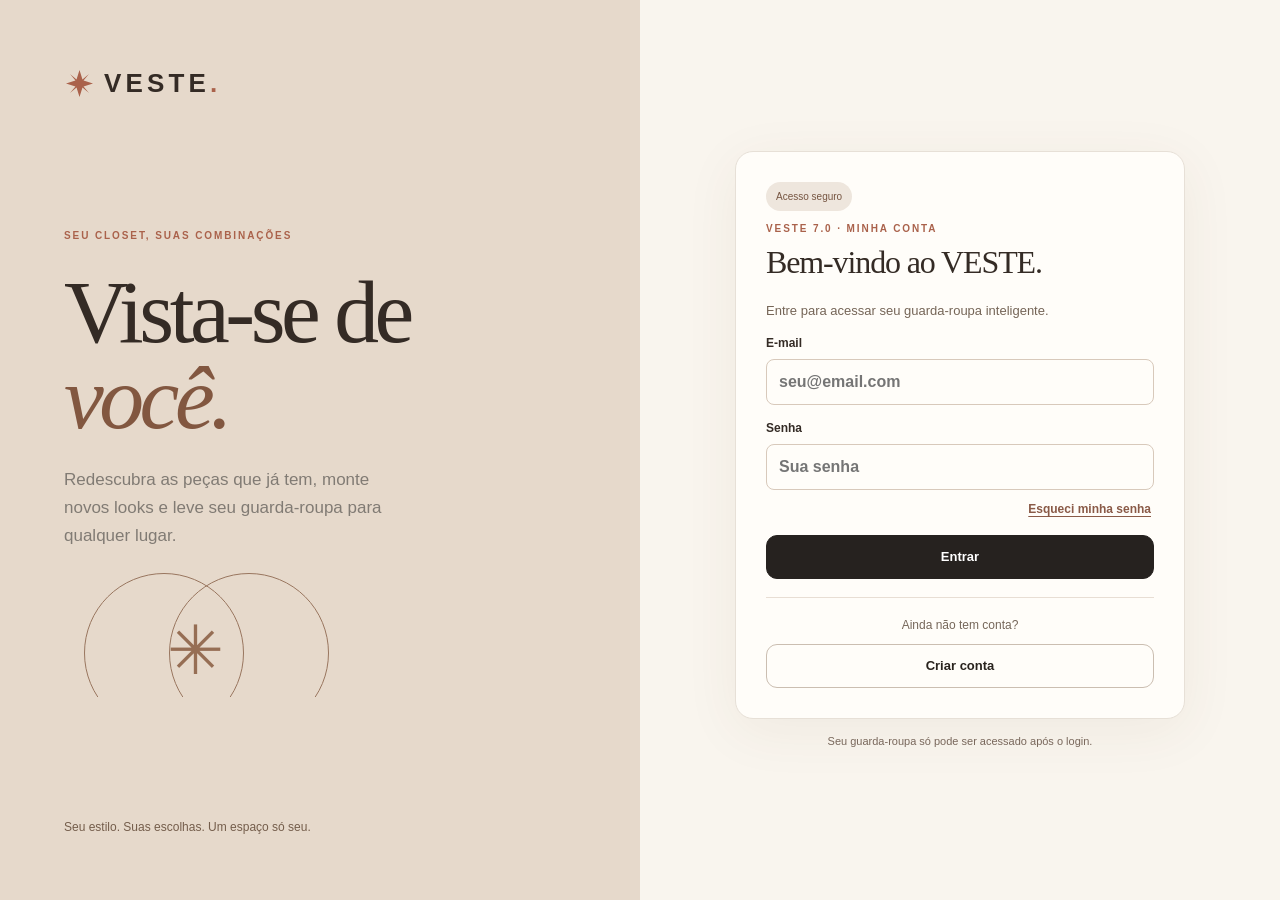
==== index.html @ eb544d30 "VESTE 7.0.2: remove emoji icons from AI features" ====
<!doctype html>
<html lang="pt-BR" class="auth-locked">
<head>
  <meta charset="utf-8">
  <meta name="viewport" content="width=device-width, initial-scale=1, viewport-fit=cover">
  <meta name="theme-color" content="#f7f4ef">
  <meta name="description" content="Seu guarda-roupa digital: organize suas roupas e crie looks com o que você já tem.">
  <link rel="manifest" href="./manifest.webmanifest">
  <link rel="icon" type="image/png" href="./icon-192.png">
  <link rel="apple-touch-icon" href="./icon-192.png">
  <link rel="stylesheet" href="./styles.css">
  <link rel="stylesheet" href="./extra.css">
  <title>VESTE 7.0 — Seu guarda-roupa inteligente</title>
<style>.auth-locked .app-shell,.auth-locked .mobile-nav,.auth-locked dialog{display:none!important}.auth-landing[hidden]{display:none!important}html:not(.auth-locked) .auth-landing{display:none!important}</style>
</head>
<body>
  <main id="authLanding" class="auth-landing" aria-label="Acesso ao VESTE"><section class="auth-showcase"><div class="brand"><span class="brand-mark">✳</span><span>VESTE<span class="brand-dot">.</span></span></div><div class="auth-art"><span class="eyebrow">SEU CLOSET, SUAS COMBINAÇÕES</span><h1>Vista-se de <em>você.</em></h1><p>Redescubra as peças que já tem, monte novos looks e leve seu guarda-roupa para qualquer lugar.</p><div class="auth-art-lines" aria-hidden="true"><span></span><span></span><span>✳</span></div></div><small>Seu estilo. Suas escolhas. Um espaço só seu.</small></section><section class="auth-access"><div id="authMount"><p class="auth-loading" role="status">Carregando acesso seguro…</p></div><noscript>Ative o JavaScript para acessar o VESTE.</noscript><small>Seu guarda-roupa só pode ser acessado após o login.</small></section></main>
  <div id="toast" class="toast" role="status" aria-live="polite"></div>
  <div class="app-shell">
    <aside class="sidebar">
      <div class="brand"><span class="brand-mark">✳</span><span>VESTE<span class="brand-dot">.</span></span></div>
      <p class="sidebar-caption">Seu estilo, suas peças.</p>
      <div class="nav-label">SEU ESPAÇO</div>
      <nav class="nav-list" aria-label="Navegação principal">
        <button class="nav-btn active" data-route="home"><span class="nav-icon">⌂</span> Hoje</button>
        <button class="nav-btn" data-route="closet"><span class="nav-icon">▦</span> Meu closet</button>
        <button class="nav-btn" data-route="looks"><span class="nav-icon">✦</span> Looks</button>
        <button class="nav-btn" data-route="week"><span class="nav-icon">▤</span> Planejar</button>
        <button class="nav-btn" data-route="style"><span class="nav-icon">♡</span> Perfil</button>
      </nav>
      <div class="sidebar-bottom"><span class="little-dot"></span> Seu closet local ou sincronizado por conta.<br><span class="small-muted">Gerencie sua conta em Início.</span></div>
    </aside>

    <div class="main-area">
      <header class="topbar">
        <div class="mobile-brand"><span class="brand-mark">✳</span> VESTE<span class="brand-dot">.</span></div>
        <div class="topbar-label" id="topbarTitle">SEU ESPAÇO</div>
        <div class="topbar-actions"><button class="topbar-profile" type="button" data-route="style" aria-label="Abrir perfil">♡ Perfil</button><button class="add-inline" type="button" data-action="add">+ Adicionar peça</button></div>
      </header>
      <main class="main-content">
        <section id="view-home" class="view active" aria-labelledby="homeTitle">
          <div class="home-hero">
            <div class="hero-copy">
              <div class="eyebrow"><span class="sparkle">✦</span> SEU CLOSET, REDESCOBERTO</div>
              <h1 id="homeTitle">Mais looks.<br><em>As mesmas peças.</em></h1>
              <p>Seu guarda-roupa pode render muito mais. Cadastre suas roupas, defina seu gosto e descubra combinações que fazem sentido para você.</p>
              <div class="hero-actions">
                <button class="btn btn-dark" data-route="looks">Criar um look <span aria-hidden="true">↗</span></button>
                <button class="btn btn-outline" data-action="add">Adicionar roupa</button>
              </div>
            </div>
            <div class="hero-art" aria-hidden="true"><div class="arc arc-one"></div><div class="arc arc-two"></div><div class="art-card card-back"><span>COMBINE</span><div class="art-circle"></div></div><div class="art-card card-front"><span>SEU ESTILO.</span><div class="art-line"></div><span class="art-star">✳</span></div></div>
          </div>
          <div class="stats-strip">
            <div><span class="stat-num" id="statPieces">0</span><span class="stat-label">peças no closet</span></div>
            <div><span class="stat-num" id="statFavorites">0</span><span class="stat-label">looks favoritos</span></div>
            <div><span class="stat-num" id="statWorn">0</span><span class="stat-label">looks usados</span></div>
          </div>
          <div class="today-panel" id="todayPanel">
            <div class="today-top"><div><div class="eyebrow">BOM DIA, SEU CLOSET</div><h2>O que vestir hoje?</h2><p>Uma sugestão com suas peças e o clima da sua cidade.</p></div><div class="today-weather" id="todayWeather">Previsão ainda não consultada</div></div>
            <div class="today-controls"><label class="city-label">Sua cidade <input id="weatherCity" value="Rio de Janeiro" placeholder="Ex.: Rio de Janeiro" autocomplete="address-level2"></label><button class="btn btn-outline" id="getForecast">↻ Ver previsão</button><button class="btn btn-dark" id="todayGenerate">✦ Montar look de hoje</button></div>
            <div id="todayLook" class="today-result"></div><p class="subnote">Previsão online mediante consulta. Você pode continuar usando o app sem clima automático.</p>
          </div>
          <div class="section-heading v7-story-heading"><div><div class="eyebrow subtle">COMO O VESTE FUNCIONA</div><h2>Do seu closet para decisões melhores.</h2><p>Você não precisa descobrir o app sozinho. Siga este caminho e o VESTE fica mais útil a cada etapa.</p></div></div>
          <div class="steps-grid v7-story" id="v7Story">
            <button class="step-card" data-action="add"><div class="step-icon">01 <span>↗</span></div><h3>Monte seu closet</h3><p>Adicione suas roupas por foto. Comece com parte de cima, parte de baixo e calçado.</p></button>
            <button class="step-card" data-route="style"><div class="step-icon">02 <span>↗</span></div><h3>Conte seu estilo</h3><p>Avalie referências visuais e ajuste preferências para o app entender o que faz sentido para você.</p></button>
            <button class="step-card" data-route="looks"><div class="step-icon">03 <span>↗</span></div><h3>Monte looks</h3><p>Escolha a ocasião, fixe uma peça se quiser e receba combinações com o que você já possui.</p></button>
            <button class="step-card" data-route="week"><div class="step-icon">04 <span>↗</span></div><h3>Planeje</h3><p>Organize a semana, acompanhe o uso do closet e monte malas sem esquecer o que você já tem.</p></button>
            <button class="step-card" data-route="discover"><div class="step-icon">05 <span>↗</span></div><h3>Descubra com intenção</h3><p>Explore peças novas comparando com seu estilo e com as lacunas reais do seu guarda-roupa.</p></button>
          </div>
          <div id="recentFavorites" class="recent-favorites"></div>
        </section>

        <section id="view-closet" class="view" aria-labelledby="closetTitle">
          <div class="page-heading"><div><div class="eyebrow">SUAS PEÇAS, ORGANIZADAS</div><h1 id="closetTitle">Meu closet<span class="period">.</span></h1><p>Cada peça cadastrada aumenta as possibilidades de combinação.</p></div><button class="btn btn-dark" data-action="add">+ Nova peça</button></div>
          <div class="closet-tools"><label class="search-wrap"><span>⌕</span><input id="closetSearch" type="search" placeholder="Buscar uma peça..." aria-label="Buscar uma peça"></label><select id="closetGroup" aria-label="Filtrar categoria"><option value="all">Todas as categorias</option><option value="top">Parte de cima</option><option value="bottom">Parte de baixo</option><option value="layer">Terceira peça</option><option value="shoes">Calçados</option><option value="accessory">Acessórios</option><option value="onepiece">Peça única</option></select></div>
          <div class="closet-summary" id="closetSummary"></div>
          <div class="forgotten-panel" id="forgottenPanel"></div><div id="closetGrid" class="closet-grid"></div>
        </section>

        <section id="view-looks" class="view" aria-labelledby="looksTitle">
          <div class="page-heading"><div><div class="eyebrow">UM LOOK PARA CADA MOMENTO</div><h1 id="looksTitle">Vamos combinar<span class="period">.</span></h1><p>Escolha a ocasião. O VESTE monta sugestões com as suas próprias peças.</p></div></div>
          <div class="look-config"><div class="config-item"><label for="occasion">Para onde você vai?</label><select id="occasion"><option value="trabalho">Trabalho</option><option value="casual">Dia a dia</option><option value="evento">Evento / ocasião especial</option><option value="noite">Sair à noite</option><option value="esporte">Esporte / atividade</option></select></div><div class="config-item"><label for="weather">Como está o tempo?</label><select id="weather"><option value="ameno">Ameno</option><option value="quente">Quente</option><option value="frio">Frio</option></select></div><button class="btn btn-dark generate-btn" id="generateBtn">✦ Gerar looks</button></div>
          <div class="look-intro" id="lookIntro"><span class="eyebrow subtle">ESCOLHIDOS PARA VOCÊ</span><span id="lookCountCaption">Sugestões com o que você já tem</span></div>
          <div id="looksGrid" class="looks-grid"></div>
          <div id="lookGuidance" class="look-guidance"></div><div class="ai-rank-box"><div><strong>Consultoria de estilo com IA</strong><p>Com a chave conectada, a IA compara as combinações geradas usando os dados cadastrados das peças e seu perfil.</p></div><button class="btn btn-outline" id="aiReviewLooks">Analisar looks com IA</button><div id="aiLookAdvice" class="ai-look-advice" aria-live="polite"></div></div>
        </section>

        <section id="view-week" class="view" aria-labelledby="weekTitle">
          <div class="page-heading"><div><div class="eyebrow">ORGANIZE ANTES DE PRECISAR</div><h1 id="weekTitle">Planejar<span class="period">.</span></h1><p>Semana, histórico de uso e mala em um só lugar. Planeje com o que você já tem.</p></div></div>
          <div class="week-config"><label>Segunda a sexta <select id="weekdayOccasion"><option value="trabalho">Trabalho</option><option value="casual">Dia a dia</option><option value="evento">Evento</option><option value="noite">Sair à noite</option><option value="esporte">Esporte</option></select></label><label>Sábado e domingo <select id="weekendOccasion"><option value="casual">Dia a dia</option><option value="trabalho">Trabalho</option><option value="evento">Evento</option><option value="noite">Sair à noite</option><option value="esporte">Esporte</option></select></label><button class="btn btn-dark" id="generateWeek">✦ Planejar 7 dias</button></div>
          <p class="week-hint" id="weekHint">O planejamento considera disponibilidade, estilo, repetição e previsão do tempo quando consultada.</p>
          <div class="week-grid" id="weekGrid"></div>
        </section>
        <section id="view-style" class="view" aria-labelledby="styleTitle">
          <div class="page-heading"><div><div class="eyebrow">O VESTE APRENDE COM VOCÊ</div><h1 id="styleTitle">Seu perfil<span class="period">.</span></h1><p>Defina seu gosto, preferências e regras pessoais. Configurações técnicas ficam separadas do uso cotidiano.</p></div></div>
          <div class="settings-layout"><div class="settings-main"><div class="panel"><div class="panel-heading"><div class="eyebrow subtle">01 / SEU PERFIL</div><h2>Como você gosta de se vestir?</h2><p>Você pode marcar mais de um estilo.</p></div><div class="style-options" id="styleOptions"></div><button class="btn btn-dark" id="savePrefs">Salvar preferências</button></div>
          <div class="panel"><div class="panel-heading"><div class="eyebrow subtle">02 / SEU FEEDBACK</div><h2>O app aprende com você</h2><p>Use “Amei” e “Não usaria” nos looks gerados. As próximas sugestões levam isso em conta.</p></div><div class="feedback-stats" id="feedbackStats"></div><button class="text-button" id="resetFeedback">Limpar feedback de looks</button></div></div>
          <div class="settings-side"><div class="panel"><div class="panel-heading"><div class="eyebrow subtle">03 / REGRAS PESSOAIS</div><h2>Suas escolhas</h2><p>Defina o que o VESTE deve evitar ou priorizar.</p></div>
            <label class="switch-line"><input type="checkbox" id="preferAccessories" checked> Sugerir acessórios nos looks</label>
            <label class="field-label">Evitar repetir peças por <select id="repeatDays"><option value="0">Sem restrição</option><option value="2">2 dias</option><option value="3">3 dias</option><option value="7">7 dias</option></select></label>
            <div class="bad-pairs"><strong>Cores que você não quer combinar</strong><div class="bad-pair-input"><select id="avoidColorA" aria-label="Primeira cor"></select><select id="avoidColorB" aria-label="Segunda cor"></select><button id="addAvoidPair" class="btn btn-outline">Adicionar</button></div><div id="avoidPairsList"></div></div>
            <button class="btn btn-dark" id="saveAdvanced">Salvar regras</button>
          </div><div class="panel"><div class="panel-heading"><div class="eyebrow subtle">04 / RECURSOS DE IA</div><h2>Ativar recursos de IA</h2><p>Algumas funções usam o Google Gemini para analisar fotos, revisar looks e ajudar na consultoria. A ativação é opcional.</p></div><div class="v7-ai-onboarding"><strong>Como ativar</strong><ol><li>Toque em “Criar chave no Google AI Studio”.</li><li>Entre com sua conta Google e gere uma chave da API Gemini.</li><li>Volte ao VESTE, cole a chave abaixo e toque em “Conectar”.</li></ol><p><strong>Sem custo adicional no VESTE.</strong> O Google oferece uma faixa gratuita para o Gemini.</p></div>
            <label class="field-label">Chave de API <input type="password" id="aiKey" placeholder="Cole sua chave aqui" autocomplete="off" spellcheck="false"></label><label class="field-label">Modelo <input type="text" id="aiModel" value="gemini-3.6-flash" autocomplete="off" spellcheck="false"></label>
            <label class="switch-line"><input type="checkbox" id="aiAutoAnalyze" checked> Analisar automaticamente novas fotos</label>
            <label class="switch-line"><input type="checkbox" id="aiRemember"> Lembrar chave neste dispositivo</label><button class="btn btn-dark" id="connectAI">Conectar IA</button><button class="text-button" id="disconnectAI">Desconectar e esquecer chave</button><div class="ai-status" id="aiStatus" aria-live="polite">IA desativada. O VESTE continua funcionando normalmente sem ela.</div>
            <p class="note">Sem marcar a opção, a chave fica apenas na sessão. Ao marcar, é gravada de forma criptografada no navegador, separada por conta, inclusive após sair e entrar novamente. Não é enviada ao Supabase, não entra no backup e não sincroniza com outros aparelhos. Isso não protege contra scripts maliciosos ou acesso ao dispositivo. Use apenas em aparelhos de confiança. Fotos analisadas são enviadas ao Google. O VESTE não cobra nada a mais por isso; a chave segue os limites e condições da sua conta Google.</p>
            <a class="simple-link" href="https://aistudio.google.com/apikey" target="_blank" rel="noopener noreferrer">Criar chave no Google AI Studio ↗</a>
          </div><div class="panel"><div class="panel-heading"><div class="eyebrow subtle">03 / SEUS FAVORITOS</div><h2>Looks salvos</h2></div><div id="favoritesList"></div></div></div></div></div>
        </section>
      </main>
    </div>
  </div>
  <nav class="mobile-nav" aria-label="Navegação móvel"><button data-route="home" class="active"><span>⌂</span>Hoje</button><button data-route="closet"><span>▦</span>Closet</button><button data-route="looks"><span>✦</span>Looks</button><button data-route="week"><span>▤</span>Planejar</button></nav>

  <dialog id="pieceDialog" class="piece-dialog"><form id="pieceForm" class="piece-form"><div class="dialog-header"><div><div class="eyebrow">NO SEU CLOSET</div><h2 id="dialogTitle">Adicionar peça</h2></div><button type="button" class="close-dialog" id="closeDialog" aria-label="Fechar">×</button></div>
    <div class="form-body"><label class="photo-uploader" for="piecePhoto" id="photoArea"><img id="photoPreview" alt="Prévia da roupa" hidden><span id="photoPlaceholder"><span class="upload-symbol">＋</span><strong>Toque para fotografar ou selecionar</strong><small>JPG, PNG, HEIC (quando suportado)</small></span><input id="piecePhoto" type="file" accept="image/*"></label><span class="hint">Dica: fotografe a peça inteira com fundo neutro e boa luz.</span>
    <div class="ai-photo-controls"><button type="button" id="analyzePhoto" class="btn btn-outline">Identificar peça com IA</button><span class="ai-photo-hint" id="aiPhotoHint">Opcional. Revise as sugestões antes de salvar.</span></div>
    <div class="form-line"><label for="pieceName">Nome da peça <span class="required">*</span></label><input id="pieceName" type="text" maxlength="70" placeholder="Ex.: blazer caramelo" required></div>
    <div class="two-fields"><div class="form-line"><label for="pieceGroup">Categoria <span class="required">*</span></label><select id="pieceGroup" required><option value="">Selecione...</option><option value="top">Parte de cima</option><option value="bottom">Parte de baixo</option><option value="layer">Terceira peça</option><option value="shoes">Calçado</option><option value="accessory">Acessório</option><option value="onepiece">Peça única</option></select></div><div class="form-line"><label for="pieceColor">Cor principal</label><select id="pieceColor"></select></div></div>
    <div class="two-fields"><div class="form-line"><label for="piecePattern">Estampa</label><select id="piecePattern"><option value="">Não informado</option><option value="liso">Liso</option><option value="listrado">Listrado</option><option value="xadrez">Xadrez</option><option value="floral">Floral</option><option value="estampado">Estampado</option><option value="outro">Outro</option></select></div><div class="form-line"><label for="pieceFit">Modelagem</label><select id="pieceFit"><option value="">Não informado</option><option value="justo">Ajustada</option><option value="regular">Regular</option><option value="amplo">Ampla / oversized</option></select></div></div>
    <div class="form-line"><label for="pieceFormality">Formalidade</label><select id="pieceFormality"><option value="">Não informado</option><option value="1">Muito casual</option><option value="2">Casual</option><option value="3">Versátil</option><option value="4">Social</option><option value="5">Muito formal</option></select></div>
    <div class="field-group"><label>Em quais ocasiões você usaria?</label><div class="check-chips" id="pieceOccasions"></div></div>
    <div class="field-group"><label>Clima adequado</label><div class="check-chips" id="pieceSeasons"></div></div>
    <div class="field-group"><label>Estilo da peça</label><div class="check-chips" id="pieceStyles"></div></div>
    <label class="available-check"><input id="pieceAvailable" type="checkbox" checked><span>Disponível para usar <small>(desmarque se estiver lavando ou indisponível)</small></span></label>
    </div><div class="dialog-footer"><button type="button" class="btn btn-outline" id="cancelDialog">Cancelar</button><button type="submit" class="btn btn-dark" id="savePiece">Salvar peça</button></div></form></dialog>
  <script src="./app.js" defer></script>
</body>
</html>
---- styles.css ----
:root{--bg:#f7f4ef;--paper:#fffdfa;--ink:#29231e;--muted:#817b74;--line:#e7e0d7;--accent:#aa624b;--accent2:#dfaf91;--soft:#f3e7df;--dark:#26221f;--radius:19px;--shadow:0 13px 34px rgba(44,37,28,.075);font-family:-apple-system,BlinkMacSystemFont,"Segoe UI",Arial,sans-serif}
*{box-sizing:border-box}html{scroll-behavior:smooth}body{margin:0;color:var(--ink);background:var(--bg);font-size:14px;line-height:1.5}button,input,select{font:inherit}button{cursor:pointer}button:focus-visible,input:focus-visible,select:focus-visible{outline:3px solid #c78c71;outline-offset:2px}img{max-width:100%}h1,h2,h3,p{margin-top:0}h1,h2,h3{letter-spacing:-.035em}h1,h2{font-family:Georgia,"Times New Roman",serif;font-weight:500}h1{font-size:clamp(40px,5vw,65px);line-height:1.055}h2{font-size:29px;line-height:1.15}h3{font-size:18px}p{color:var(--muted)}.app-shell{min-height:100vh;display:flex}.sidebar{width:242px;background:#f0ebe3;border-right:1px solid var(--line);min-height:100vh;position:sticky;top:0;align-self:flex-start;display:flex;flex-direction:column;padding:34px 18px 25px;flex-shrink:0}.brand{font-size:26px;letter-spacing:.12em;font-weight:800;display:flex;align-items:center;gap:9px}.brand-mark{color:var(--accent);font-size:35px;line-height:1}.brand-dot,.period{color:var(--accent)}.sidebar-caption{font-size:12px;margin:0 0 64px 45px}.nav-label,.eyebrow{font-size:10px;font-weight:800;letter-spacing:.19em}.nav-label{color:#9c948a;margin:0 0 15px 15px}.nav-list{display:grid;gap:7px}.nav-btn{border:0;background:transparent;text-align:left;padding:14px 15px;border-radius:13px;color:#5f5952;font-weight:650;display:flex;gap:13px;align-items:center}.nav-btn:hover{background:#e9e1d7}.nav-btn.active{background:#27231f;color:white}.nav-icon{font-size:20px;width:24px;text-align:center;font-weight:400}.sidebar-bottom{font-size:12px;color:#6e675d;margin-top:auto;line-height:1.8;padding:15px 10px}.little-dot{display:inline-block;background:#719379;width:7px;height:7px;border-radius:50%;margin-right:5px}.small-muted{color:#a49a8f}.main-area{min-width:0;flex:1}.topbar{height:80px;display:flex;align-items:center;justify-content:space-between;border-bottom:1px solid var(--line);padding:0 clamp(26px,4.5vw,74px)}.topbar-label{font-size:10px;color:#93877a;font-weight:800;letter-spacing:.17em}.add-inline{border:1px solid #d3cbc1;border-radius:99px;background:none;padding:11px 17px;color:var(--ink);font-weight:700}.add-inline:hover{background:white}.mobile-brand{display:none}.main-content{max-width:1480px;margin:auto;padding:39px clamp(26px,4.5vw,74px) 90px}.view{display:none}.view.active{display:block}.home-hero{min-height:348px;background:#ede5dc;border-radius:23px;display:grid;grid-template-columns:minmax(0,1.2fr) minmax(245px,.8fr);overflow:hidden;position:relative}.hero-copy{padding:clamp(27px,4vw,58px);position:relative;z-index:2}.eyebrow{color:var(--accent)}.sparkle{font-size:16px;margin-right:7px}.home-hero h1{margin:17px 0 19px;max-width:540px}.home-hero h1 em{font-weight:400;color:var(--accent);font-style:italic}.home-hero p{max-width:480px;color:#6a625b;font-size:14px;line-height:1.8}.hero-actions{display:flex;gap:11px;margin-top:25px;flex-wrap:wrap}.btn{border-radius:11px;min-height:43px;border:1px solid transparent;display:inline-flex;justify-content:center;align-items:center;gap:14px;font-size:13px;font-weight:760;padding:11px 18px;white-space:nowrap}.btn-dark{color:#fff;background:var(--dark);border-color:var(--dark)}.btn-dark:hover{background:#4e4038}.btn-outline{border-color:#cbbeb1;background:transparent;color:var(--ink)}.btn-outline:hover{background:#fffdf9}.btn-soft{background:var(--soft);color:#8d4a33}.hero-art{position:relative;overflow:hidden;min-height:310px}.arc{position:absolute;border:1px solid rgba(127,101,84,.2);border-radius:50%;width:330px;height:330px;top:0;left:20px;transform:scale(1.3)}.arc-two{transform:scale(.85);top:44px;left:68px}.art-card{position:absolute;border:1px solid rgba(47,39,33,.13);border-radius:6px;box-shadow:17px 25px 50px rgba(80,47,25,.12);height:235px;width:165px;display:flex;flex-direction:column;justify-content:space-between;padding:14px;font-size:10px;letter-spacing:.18em;font-weight:700}.card-back{background:#b78b72;transform:rotate(-15deg);top:70px;left:18%}.art-circle{background:rgba(255,255,255,.22);height:145px;border-radius:50%}.card-front{background:#fbf8f1;top:37px;left:41%;transform:rotate(10deg)}.art-line{height:1px;background:#a9826e;width:80%}.art-star{font-size:117px;line-height:1;color:#b17e60;align-self:center}.stats-strip{margin:20px 0 48px;display:grid;grid-template-columns:repeat(3,1fr);background:var(--paper);border:1px solid var(--line);border-radius:16px;min-height:95px;align-items:center}.stats-strip>div{display:flex;flex-direction:column;align-items:center;border-right:1px solid var(--line)}.stats-strip>div:last-child{border:0}.stat-num{font-family:Georgia,serif;font-size:33px}.stat-label{font-size:12px;color:var(--muted)}.section-heading{margin-bottom:20px}.section-heading h2{margin:7px 0}.subtle{color:#a58575}.steps-grid{display:grid;grid-template-columns:repeat(3,1fr);gap:15px}.step-card{text-align:left;border:1px solid var(--line);border-radius:16px;background:var(--paper);padding:22px 21px;transition:transform .18s,box-shadow .18s}.step-card:hover{transform:translateY(-2px);box-shadow:var(--shadow)}.step-icon{font-family:Georgia,serif;font-size:28px;color:var(--accent);display:flex;justify-content:space-between;margin-bottom:27px}.step-icon span{color:#a89a90;font:18px Arial}.step-card h3{margin-bottom:7px}.step-card p{font-size:12px;line-height:1.65;margin:0}.recent-favorites{margin-top:30px}.page-heading{display:flex;justify-content:space-between;align-items:center;gap:15px;margin:5px 0 35px}.page-heading h1{margin:10px 0 12px}.page-heading p{margin:0;max-width:560px}.closet-tools{display:flex;gap:12px;margin-bottom:13px}.search-wrap{position:relative;flex:1}.search-wrap span{position:absolute;left:15px;top:7px;font-size:28px;color:#a99f96}.search-wrap input{padding-left:43px!important}.closet-tools input,.closet-tools select,.look-config select,.form-line input,.form-line select{width:100%;height:46px;background:var(--paper);border:1px solid var(--line);border-radius:10px;padding:11px 13px;color:var(--ink)}.closet-tools select{max-width:230px}.closet-summary{font-size:12px;color:#887b6d;margin:15px 1px 18px}.closet-grid{display:grid;grid-template-columns:repeat(4,minmax(0,1fr));gap:17px}.garment-card{background:var(--paper);border:1px solid var(--line);border-radius:15px;overflow:hidden;min-width:0}.garment-photo{position:relative;aspect-ratio:3/3.3;background:#f0e9e0;display:flex;align-items:center;justify-content:center}.garment-photo img{width:100%;height:100%;object-fit:contain}.garment-photo .unavailable{position:absolute;inset:0;background:rgba(30,27,24,.56);color:white;display:flex;justify-content:center;align-items:center;font-size:12px;font-weight:750}.garment-info{padding:12px 12px 15px}.garment-group{font-size:10px;text-transform:uppercase;letter-spacing:.09em;color:#aa8978;font-weight:700}.garment-title{font-size:14px;font-weight:720;margin:5px 0 10px;white-space:nowrap;overflow:hidden;text-overflow:ellipsis}.garment-meta{display:flex;justify-content:space-between;align-items:center;gap:6px;color:var(--muted);font-size:11px}.color-swatch{height:11px;width:11px;border-radius:50%;display:inline-block;border:1px solid #d7d1c9;vertical-align:-1px;margin-right:4px}.garment-actions{display:flex;border-top:1px solid var(--line);margin-top:11px;padding-top:10px;justify-content:space-between;gap:10px}.text-button{border:0;background:transparent;text-decoration:underline;text-underline-offset:3px;padding:3px;color:#8a5a47;font-size:12px;font-weight:730}.garment-actions .danger{color:#ab5951}.empty-state{border:1px dashed #d1c3b8;border-radius:18px;background:#faf7f3;padding:40px 25px;text-align:center;grid-column:1/-1}.empty-symbol{font-size:39px;color:#b78971;margin-bottom:8px}.empty-state h3{font-family:Georgia,serif;font-size:25px;font-weight:400;margin:8px 0}.empty-state p{max-width:430px;margin:0 auto 18px}.look-config{display:flex;align-items:end;gap:12px;background:var(--paper);border:1px solid var(--line);padding:20px;border-radius:16px;flex-wrap:wrap}.config-item{flex:1;min-width:170px}.config-item label,.form-line label,.field-group>label{display:block;font-size:12px;font-weight:750;margin-bottom:8px}.look-config select{width:100%}.generate-btn{height:46px}.look-intro{margin:32px 0 16px;display:flex;justify-content:space-between;align-items:center;gap:14px}.look-intro>span:last-child{color:var(--muted);font-size:12px}.looks-grid{display:grid;grid-template-columns:repeat(3,minmax(0,1fr));gap:17px}.look-card{background:var(--paper);border:1px solid var(--line);border-radius:17px;overflow:hidden;display:flex;flex-direction:column}.look-collage{height:280px;background:#f1eae2;padding:10px;display:grid;grid-template-columns:1fr 1fr;grid-template-rows:1fr 1fr;gap:6px}.look-collage img{height:100%;width:100%;object-fit:contain;background:#fffdfa;border-radius:8px;min-height:0;min-width:0}.look-collage:not(.four-photo) img:first-child{grid-row:span 2}.look-collage.five-photo{grid-template-columns:repeat(3,minmax(0,1fr))}.look-collage.four-photo{grid-template-columns:repeat(2,minmax(0,1fr))}.look-collage .missing-piece{background:#dfd3c7;display:grid;place-items:center;color:#8c7b70;font-size:11px;border-radius:8px}.look-content{padding:18px 17px 17px;display:flex;flex:1;flex-direction:column}.look-number{font-size:10px;font-weight:850;color:var(--accent);letter-spacing:.16em}.look-content h3{font-family:Georgia,serif;font-weight:500;font-size:23px;line-height:1.1;margin:8px 0 9px}.look-description{color:#756e66;font-size:12px;min-height:37px;line-height:1.6}.pieces-caption{font-size:11px;color:#978c83;margin:11px 0 17px}.look-actions{display:grid;grid-template-columns:1fr 1fr;gap:8px;margin-top:auto}.look-actions .btn{font-size:11px;padding:9px 7px;min-height:39px}.look-actions .wide{grid-column:1/-1}.look-actions .loved{background:#ab624b;color:white;border-color:#ab624b}.look-guidance{margin-top:19px}.mini-note{font-size:12px;background:#f1e8df;padding:14px 17px;border-radius:11px;color:#69584d}.panel{border:1px solid var(--line);background:var(--paper);border-radius:16px;padding:25px;margin-bottom:16px}.panel-heading h2{margin:9px 0;font-size:28px}.panel-heading p{font-size:12px;line-height:1.6}.settings-layout{display:grid;grid-template-columns:minmax(0,1.25fr) minmax(260px,.75fr);gap:17px}.style-options{display:grid;grid-template-columns:repeat(2,1fr);gap:10px;margin:20px 0 24px}.style-opt{border:1px solid var(--line);background:#fdfbf8;border-radius:10px;padding:13px 14px;display:flex;gap:10px;align-items:center;cursor:pointer;font-weight:720;font-size:13px}.style-opt:has(input:checked){border-color:#b97b60;background:#f6eae2}.style-opt input{accent-color:var(--accent);width:17px;height:17px}.feedback-stats{display:flex;gap:15px;margin:17px 0}.feedback-stat{background:#f7f1ea;padding:16px;border-radius:11px;flex:1}.feedback-stat strong{display:block;font-size:25px;font-family:Georgia,serif;font-weight:400}.feedback-stat span{font-size:11px;color:#82766b}.favorite-row{display:flex;gap:10px;align-items:center;padding:12px 0;border-bottom:1px solid var(--line)}.favorite-row:last-child{border:0}.favorite-thumb{width:55px;height:57px;object-fit:contain;background:#f0e7dd;border-radius:6px}.favorite-row-content{flex:1;min-width:0}.favorite-row-content strong{display:block;font-size:12px;white-space:nowrap;overflow:hidden;text-overflow:ellipsis}.favorite-row-content small{color:var(--muted)}.backup-buttons{display:flex;flex-wrap:wrap;gap:9px;margin-top:18px}.note{font-size:11px;margin:12px 0 0}.muted-empty{font-size:12px;color:#958b7e}.piece-dialog{padding:0;border:1px solid var(--line);width:min(94vw,600px);max-height:min(90dvh,840px);background:var(--paper);border-radius:20px;box-shadow:0 30px 100px rgba(29,23,18,.24)}.piece-dialog::backdrop{background:rgba(25,20,16,.56);backdrop-filter:blur(3px)}.piece-form{display:flex;flex-direction:column;max-height:min(90dvh,840px)}.dialog-header{display:flex;justify-content:space-between;padding:23px 27px 16px;border-bottom:1px solid var(--line)}.dialog-header h2{margin:7px 0 0}.close-dialog{background:none;border:0;font-size:31px;line-height:1;color:#7f7369}.form-body{overflow:auto;padding:20px 27px 26px}.photo-uploader{height:190px;border-radius:13px;background:#f2eae2;border:1.5px dashed #cdb5a6;display:flex;justify-content:center;align-items:center;position:relative;overflow:hidden;text-align:center;cursor:pointer}.photo-uploader>img{width:100%;height:100%;object-fit:contain}.photo-uploader #piecePhoto{opacity:0;position:absolute;inset:0;width:100%;height:100%;cursor:pointer}.upload-symbol{font-size:36px;color:var(--accent);display:block;line-height:1.2}.photo-uploader strong{display:block;font-size:13px}.photo-uploader small{color:#968b7f;display:block;margin-top:4px;font-size:11px}.hint{display:block;margin:7px 0 21px;color:#998b7e;font-size:11px}.form-line{margin:0 0 16px}.required{color:#b05045}.two-fields{display:grid;grid-template-columns:1fr 1fr;gap:12px}.field-group{margin:5px 0 20px}.check-chips{display:flex;flex-wrap:wrap;gap:7px}.check-chip{border:1px solid #dcd2c9;border-radius:99px;font-size:12px;overflow:hidden;cursor:pointer}.check-chip input{position:absolute;opacity:0;width:1px;height:1px}.check-chip span{display:block;padding:8px 12px;background:#faf7f3}.check-chip:has(input:checked){border-color:#b07862}.check-chip:has(input:checked) span{background:#f1dfd3;color:#8e4d38;font-weight:760}.available-check{display:flex;gap:10px;align-items:flex-start;margin-top:12px;font-weight:720;font-size:12px}.available-check input{accent-color:var(--accent);width:17px;height:17px}.available-check small{display:block;color:#8d8277;font-weight:400}.dialog-footer{display:flex;justify-content:flex-end;gap:10px;border-top:1px solid var(--line);padding:18px 27px}.toast{position:fixed;right:25px;bottom:25px;background:#28231f;color:white;border-radius:11px;padding:13px 18px;max-width:310px;box-shadow:var(--shadow);z-index:150;opacity:0;pointer-events:none;transform:translateY(15px);transition:all .2s}.toast.show{opacity:1;transform:translateY(0)}.mobile-nav{display:none}
@media(max-width:1100px){.closet-grid{grid-template-columns:repeat(3,minmax(0,1fr))}.looks-grid{grid-template-columns:repeat(2,minmax(0,1fr))}.hero-art{opacity:.8}.sidebar{width:205px}}
@media(max-width:810px){.sidebar{display:none}.topbar{height:65px;padding:0 21px}.mobile-brand{display:flex;align-items:center;font-size:19px;font-weight:850;letter-spacing:.12em}.mobile-brand .brand-mark{font-size:27px;margin-right:7px}.topbar-label{display:none}.main-content{padding:21px 18px 120px}.mobile-nav{display:grid;grid-template-columns:repeat(4,1fr);position:fixed;bottom:0;left:0;right:0;z-index:20;background:rgba(255,252,248,.97);backdrop-filter:blur(16px);border-top:1px solid #dfd8ce;padding:6px 5px calc(7px + env(safe-area-inset-bottom))}.mobile-nav button{background:none;border:none;color:#8d8278;display:flex;flex-direction:column;gap:1px;align-items:center;font-size:10px;font-weight:700;padding:4px 2px}.mobile-nav button span{font-size:24px;line-height:1.1}.mobile-nav button.active{color:var(--accent)}.home-hero{grid-template-columns:1fr;min-height:0}.hero-copy{padding:30px 24px 35px}.hero-art{display:none}.home-hero h1{font-size:45px}.stats-strip{margin-bottom:32px}.steps-grid{grid-template-columns:1fr}.step-card{padding:17px 19px}.step-icon{margin-bottom:13px}.settings-layout{grid-template-columns:1fr}.page-heading{margin-top:12px}.page-heading h1{font-size:45px}.looks-grid{grid-template-columns:repeat(2,minmax(0,1fr))}}
@media(max-width:580px){.topbar .add-inline{padding:9px 11px;font-size:11px}.home-hero h1{font-size:39px}.stats-strip{min-height:83px}.stat-num{font-size:26px}.stat-label{font-size:10px}.closet-grid{grid-template-columns:repeat(2,minmax(0,1fr));gap:10px}.page-heading>.btn{font-size:11px;padding:9px 10px;min-height:38px}.page-heading h1{font-size:40px}.page-heading p{font-size:12px}.closet-tools{gap:7px}.closet-tools select{max-width:140px;font-size:11px;padding:7px}.closet-tools input{font-size:12px}.garment-title{font-size:12px}.garment-info{padding:10px}.look-config{padding:15px;gap:12px}.config-item{min-width:120px}.config-item label{font-size:11px}.look-config select{font-size:12px}.generate-btn{width:100%}.looks-grid{grid-template-columns:1fr}.look-collage{height:300px;grid-template-columns:repeat(2,minmax(0,1fr));grid-template-rows:repeat(2,minmax(0,1fr))}.look-collage.five-photo{grid-template-columns:repeat(3,minmax(0,1fr))}.look-content h3{font-size:24px}.look-description{min-height:0}.look-actions{grid-template-columns:1fr 1fr}.look-intro{align-items:flex-start;flex-direction:column;gap:4px}.style-options{grid-template-columns:1fr 1fr}.panel{padding:20px}.form-body{padding:18px}.dialog-header{padding:20px 18px 14px}.dialog-footer{padding:12px 18px}.photo-uploader{height:170px}.two-fields{grid-template-columns:1fr}.piece-dialog{max-height:94dvh}.piece-form{max-height:94dvh}.toast{bottom:85px;left:18px;right:18px;max-width:none}.backup-buttons{flex-direction:column}.backup-buttons .btn{width:100%}}
@media(prefers-reduced-motion:reduce){*,*:before,*:after{scroll-behavior:auto!important;transition:none!important}}
---- extra.css ----
/* VESTE 2 — novas áreas sobre o design original */
.today-panel{background:#fffdfa;border:1px solid var(--line);border-radius:20px;padding:25px;margin:-15px 0 46px;box-shadow:var(--shadow)}
.today-top{display:flex;align-items:flex-start;justify-content:space-between;gap:16px}.today-top h2{font-size:30px;margin:6px 0}.today-top p{font-size:13px;margin:0}.today-weather{min-width:190px;background:#efe6da;border-radius:14px;padding:13px 16px;display:flex;gap:12px;align-items:center;color:#554438}.today-weather strong{font-size:11px;display:block}.today-weather small{font-size:10px;color:#847064;display:block}.weather-temperature{font-family:Georgia,serif;font-size:40px;line-height:1}.weather-muted{font-size:11px;color:#927e6d}.today-controls{display:flex;align-items:end;gap:10px;flex-wrap:wrap;margin-top:18px}.city-label{font-size:12px;font-weight:700;display:flex;flex-direction:column;gap:6px;flex:1;min-width:150px}.city-label input,.field-label input,.field-label select,.bad-pair-input select,.week-config select{height:43px;border:1px solid var(--line);border-radius:10px;background:#fffdfa;padding:9px 12px;color:var(--ink);min-width:0}.today-result{margin-top:14px}.today-suggestion{display:flex;gap:21px;align-items:center;padding:15px;border:1px solid var(--line);border-radius:15px;background:#faf6f1}.mini-collage{display:flex;gap:5px;min-width:0;background:#efe8e0;border-radius:12px;padding:8px;flex:0 0 180px;min-height:126px;align-items:stretch;justify-content:center}.mini-collage img{min-width:0;min-height:0;width:100%;max-width:95px;object-fit:contain;background:#fffdfa;border-radius:7px}.today-copy{flex:1;min-width:0}.today-copy h3{font-family:Georgia,serif;font-weight:400;font-size:25px;margin:7px 0}.today-copy p{font-size:12px}.today-tags{display:flex;gap:6px;flex-wrap:wrap;margin:0 0 15px}.today-tags span{background:#efe4d9;color:#6d5a4b;padding:4px 10px;border-radius:99px;font-size:11px}.subnote{font-size:10px!important;margin:9px 0 0!important}.inline-empty{border:1px dashed #d7c8ba;padding:18px;border-radius:12px;color:#816e60;font-size:12px}
.forgotten-panel{margin:0 0 18px;border:1px solid #e5d7c9;background:#f4ebe1;border-radius:15px;padding:19px}.forgotten-head h2{font-size:25px;margin:7px 0}.forgotten-head p{font-size:12px;margin:0 0 15px}.forgotten-items{display:grid;grid-template-columns:repeat(4,minmax(0,1fr));gap:10px}.forgotten-item{display:flex;align-items:center;text-align:left;gap:9px;min-width:0;border:1px solid #e0d0c2;border-radius:12px;background:#fffaf5;padding:8px;cursor:pointer}.forgotten-item:hover{background:white}.forgotten-item img{width:54px;height:58px;object-fit:contain;background:white;border-radius:6px}.forgotten-item span{min-width:0}.forgotten-item strong{font-size:11px;display:block;white-space:nowrap;overflow:hidden;text-overflow:ellipsis}.forgotten-item small{display:block;font-size:10px;color:#957e6c}
.week-config{background:var(--paper);border:1px solid var(--line);border-radius:16px;padding:17px;display:flex;gap:13px;align-items:end;flex-wrap:wrap}.week-config label{display:flex;flex-direction:column;gap:5px;font-size:12px;font-weight:740;flex:1;min-width:160px}.week-hint{margin:14px 0 20px;font-size:12px}.week-grid{display:grid;grid-template-columns:repeat(3,minmax(0,1fr));gap:15px}.week-card{background:var(--paper);border:1px solid var(--line);border-radius:16px;padding:15px;min-width:0;display:flex;flex-direction:column;gap:10px}.week-card-top{display:flex;justify-content:space-between;gap:10px;align-items:center}.week-card-top span{font-size:12px;color:#8e6756}.week-date{text-transform:capitalize;font-family:Georgia,serif;font-size:20px;line-height:1.2}.week-card .mini-collage{width:100%;flex:none;min-height:140px}.week-card .mini-collage img{max-width:none}.week-card-body{display:flex;flex:1;flex-direction:column;gap:5px}.week-card-body h3{font-size:16px;margin:3px 0 0;font-weight:650}.week-card-body p{font-size:11px;margin:0}.week-card-body small{color:#998a7f;line-height:1.4;margin:0 0 9px}.week-card-body .btn{margin-top:auto;width:100%}.btn:disabled{opacity:.46;cursor:not-allowed}
.ai-rank-box{background:#f0e7df;border:1px solid #e1d0c0;border-radius:16px;padding:20px;margin-top:25px;display:flex;flex-wrap:wrap;align-items:center;justify-content:space-between;gap:15px}.ai-rank-box>div:first-child{flex:1;min-width:210px}.ai-rank-box strong{font-size:15px}.ai-rank-box p{margin:7px 0 0;font-size:12px}.ai-look-advice{flex-basis:100%;font-size:12px;color:#765743}.ai-look-advice:empty{display:none}.ai-note{display:block;color:#8e5b48;margin-top:4px;font-weight:600}.ai-photo-controls{display:flex;align-items:center;gap:12px;flex-wrap:wrap;margin:0 0 15px}.ai-photo-hint{font-size:11px;line-height:1.4;color:#826e5d;flex:1;min-width:150px}.ai-status{font-size:12px;margin:12px 0;color:#76523e}.field-label{display:flex;flex-direction:column;gap:6px;font-size:12px;font-weight:700;margin:10px 0 13px}.switch-line{display:flex;gap:10px;align-items:center;font-size:12px;font-weight:650;margin:13px 0;cursor:pointer}.switch-line input{width:17px;height:17px;accent-color:var(--accent)}.bad-pairs{margin:17px 0 20px;border-top:1px solid var(--line);padding-top:14px}.bad-pairs strong{font-size:12px;display:block;margin-bottom:9px}.bad-pair-input{display:flex;flex-wrap:wrap;gap:6px}.bad-pair-input select{flex:1;min-width:98px;max-width:180px;font-size:11px}.bad-pair-input .btn{min-height:39px;padding:7px 10px}.avoid-pill{font-size:11px;padding:6px 8px;border-radius:99px;background:#f2e6dc;color:#865a43;display:inline-flex;gap:7px;align-items:center;margin:7px 4px 0 0}.avoid-pill button{border:0;background:transparent;color:#8e4d38;font-size:16px;cursor:pointer}.simple-link{font-size:12px;color:#8e5038;text-decoration:underline;text-underline-offset:3px}.bad-pairs small{font-size:11px;color:#8f8274}
@media(max-width:1100px){.week-grid{grid-template-columns:repeat(2,minmax(0,1fr))}.forgotten-items{grid-template-columns:repeat(2,minmax(0,1fr))}}
@media(max-width:810px){.mobile-nav{grid-template-columns:repeat(5,1fr)}.today-panel{margin-top:0}.today-top{flex-direction:column}.today-weather{min-width:0;width:100%}.today-controls .city-label{flex-basis:100%}}
@media(max-width:580px){.today-panel{padding:16px;margin-bottom:30px}.today-top h2{font-size:27px}.today-controls .btn{flex:1;font-size:11px;padding:9px 11px}.today-suggestion{flex-direction:column;align-items:stretch;gap:12px}.today-suggestion .mini-collage{flex:initial;min-height:145px}.today-copy h3{font-size:22px}.today-copy .btn{width:100%}.forgotten-panel{padding:14px}.forgotten-items{grid-template-columns:1fr 1fr;gap:7px}.forgotten-item{flex-direction:column;align-items:stretch}.forgotten-item img{width:100%;height:68px}.week-grid{grid-template-columns:1fr}.week-card .mini-collage{min-height:170px}.week-config .btn{width:100%}.bad-pair-input select{min-width:90px}.ai-rank-box .btn{width:100%}}

/* VESTE 3.0 / atelier */
.v3homeLink{display:flex;align-items:center;justify-content:space-between;gap:16px;padding:23px;margin:0 0 22px;border:1px solid var(--line);border-radius:18px;background:linear-gradient(120deg,#f2e8df,#faf7f2)}.v3homeLink h2{font-family:Georgia,serif;font-size:28px;font-weight:400;margin:7px 0}.v3homeLink p,.v3muted{font-size:12px;color:#817368;line-height:1.55}.v3actions{display:flex;align-items:center;gap:8px;flex-wrap:wrap;margin:10px 0}.v3actions .btn{min-height:39px;font-size:12px}.v3lockPanel{margin:15px 0}.v3lockPanel select{flex:1;min-width:150px}.v3pill{background:#f7f1ea;border:1px solid #dfd2c6;border-radius:30px;padding:7px 10px;font-size:11px;color:#624838;cursor:pointer;margin:3px}.v3pill.selected,.v3day.selected{background:#7f503e;color:#fff;border-color:#7f503e}.v3file{cursor:pointer;display:inline-flex;align-items:center;justify-content:center}.v3file input[hidden]{display:none}.v3closetTools select{max-width:220px}.v3jump{display:flex;flex-wrap:wrap;gap:8px;margin:0 0 20px}.v3jump a{padding:8px 13px;border-radius:24px;background:#ede3d9;text-decoration:none;color:#704d3d;font-size:12px;font-weight:650}.v3module{margin-bottom:20px;scroll-margin-top:18px}.v3module h2{font-family:Georgia,serif;font-size:29px;line-height:1.2;font-weight:400;margin:0 0 10px}.v3module h3{font-size:17px;margin:22px 0 9px}.v3module p,.v3module label{font-size:13px;line-height:1.55}.v3module details{margin-top:15px;padding:12px 0;border-top:1px solid var(--line)}.v3module summary{cursor:pointer;color:#75503e;font-weight:600;font-size:13px}.v3styleGrid{display:grid;grid-template-columns:repeat(auto-fit,minmax(125px,1fr));gap:12px;margin:16px 0}.v3style{border:1px solid var(--line);border-radius:12px;padding:8px;background:#fffdf9;min-width:0}.v3style svg{display:block;width:100%;max-height:200px}.v3style strong{display:block;font-size:13px;margin:10px 0 0}.v3style .v3actions{gap:2px;margin:4px 0}.v3style .v3pill{padding:5px 7px;margin:1px}.v3formgrid{display:grid;grid-template-columns:repeat(2,minmax(0,1fr));gap:12px;margin:14px 0}.v3formgrid label,.v3module>label{display:flex;flex-direction:column;gap:5px;font-weight:600;font-size:12px}.v3formgrid input,.v3formgrid select,.v3module input:not([type=checkbox]),.v3module textarea{max-width:100%;min-width:0;box-sizing:border-box}.v3module textarea{display:block;width:100%;border:1px solid var(--line);padding:11px;border-radius:10px;background:#fffdf9;font:inherit;font-size:14px;resize:vertical}.v3swatch{display:inline-block;width:32px;height:32px;border:1px solid #c7b9aa;border-radius:50%;margin:0 5px 12px 0}.v3chat{max-height:330px;overflow:auto;display:flex;flex-direction:column;gap:10px}.v3bubble{padding:12px 14px;border-radius:14px;background:#f3e8df;max-width:92%;white-space:pre-wrap;font-size:13px;line-height:1.55}.v3bubble.user{align-self:flex-end;background:#e5ded5}.v3bubble strong{display:block;font-size:11px;text-transform:uppercase;margin-bottom:4px;color:#7f503e}.v3resultGrid{display:grid;grid-template-columns:repeat(auto-fit,minmax(160px,1fr));gap:10px;margin-top:10px}.v3resultGrid .panel{padding:12px}.v3bodyPreview,.v3resultImage{display:block;max-width:100%;max-height:560px;object-fit:contain;margin:12px auto;border-radius:12px}.v3bodyPreview{max-height:200px}.v3bodyPreview[hidden]{display:none}.v3metrics{display:grid;grid-template-columns:repeat(4,minmax(0,1fr));gap:10px}.v3metrics>div{padding:12px;border:1px solid var(--line);border-radius:12px;background:#f8f2eb}.v3metrics strong,.v3metrics small{display:block;overflow-wrap:anywhere}.v3metrics strong{font-size:20px}.v3metrics small{font-size:11px;color:#817368}.v3calendar{display:grid;grid-template-columns:repeat(7,minmax(0,1fr));gap:5px;max-width:560px;margin:12px 0}.v3calendar>small{text-align:center;color:#817368}.v3day{border:1px solid var(--line);background:#fffdf9;min-height:42px;border-radius:9px;color:inherit;cursor:pointer}.v3day small{display:block;font-size:10px}.v3pieceGrid{display:grid;grid-template-columns:repeat(auto-fill,minmax(100px,1fr));gap:8px;margin:12px 0}.v3piece{border:1px solid var(--line);border-radius:10px;background:#fffdf9;padding:7px;cursor:pointer;text-align:left;color:inherit}.v3piece img{width:100%;height:95px;object-fit:contain;border-radius:6px;background:#f4eee8}.v3piece span{display:block;overflow-wrap:anywhere;font-size:11px;font-weight:600;margin-top:5px}.v3wish{padding:12px 0;border-bottom:1px solid var(--line)}.v3wish small{display:block;color:#817368}.v3dialog{width:min(520px,calc(100% - 24px));max-height:86dvh;border:1px solid #d8c8b9;border-radius:20px;padding:22px;background:#fdf9f4;color:#342a23;overflow:auto}.v3dialog::backdrop{background:#33291e99}.v3dialog h2{font-family:Georgia,serif;font-weight:400;font-size:27px}.v3dialog p{font-size:13px}.v3dialog select{width:100%}.garment-card[hidden]{display:none!important}.garment-actions{flex-wrap:wrap}.v3module .btn{margin-top:8px}.v3module .mini-collage{max-width:480px}.v3module .mini-collage img{max-height:160px}.v3module .v3actions .btn{margin-top:0}.v3module input[type=file]{margin:10px 0}.v3module [aria-live]{white-space:pre-wrap;overflow-wrap:anywhere}.v3module [data-v3-trip-check]{accent-color:#81513d}
@media(max-width:810px){.mobile-nav{grid-template-columns:repeat(6,minmax(0,1fr))}.mobile-nav button{font-size:9px}.mobile-nav button span{font-size:21px}.v3homeLink{align-items:flex-start;flex-direction:column}.v3metrics{grid-template-columns:repeat(2,minmax(0,1fr))}.v3styleGrid{grid-template-columns:repeat(2,minmax(0,1fr))}.v3module{padding:16px}.v3module h2{font-size:26px}.v3module .v3actions .btn{flex:1}.v3formgrid{gap:7px}.v3pieceGrid{grid-template-columns:repeat(2,minmax(0,1fr))}}

/* Demo closet is deliberately labeled. */
.veste-demo-notice{border:1px solid #cbbdab;background:#f4ede3;border-radius:15px;padding:15px 17px;margin:10px 0 15px;color:#634f40}.veste-demo-notice p{font-size:12px;line-height:1.45;margin:6px 0 10px}.veste-demo-notice .btn{min-height:36px;font-size:11px}.veste-demo-tag{display:inline-block;font-size:9px;letter-spacing:.07em;font-weight:750;color:#846046;background:#f3e8d9;border-radius:5px;padding:4px 6px;margin-bottom:5px}

/* VESTE 4.0 account */
.cloud-panel{margin:0 0 22px;padding:20px;border-radius:18px;background:#fffdf9}.cloud-panel [hidden]{display:none!important}.cloud-head{display:flex;justify-content:space-between;align-items:center;gap:10px}.cloud-head h2{font-family:Georgia,serif;font-size:26px;font-weight:400;margin:8px 0}.cloud-fields{display:grid;grid-template-columns:1fr 1fr;gap:12px;margin:12px 0}.cloud-panel label{display:flex;flex-direction:column;gap:6px;font-size:12px;font-weight:650;min-width:0}.cloud-panel input{width:100%;box-sizing:border-box;min-width:0}.cloud-panel p{font-size:13px;line-height:1.5;overflow-wrap:anywhere}.cloud-state{font-size:11px;background:#eee6dd;padding:7px 10px;border-radius:20px;max-width:180px;color:#765541}.cloud-conflict{padding:12px;border:1px solid #dbc2a7;background:#faf0e5;border-radius:10px}.cloud-message{color:#765541;font-weight:600}.cloud-message:empty{display:none}.cloud-panel .v3actions{margin:10px 0}@media(max-width:580px){.cloud-fields{grid-template-columns:1fr}.cloud-head{align-items:flex-start;flex-direction:column}.cloud-panel{padding:16px}.cloud-panel .v3actions .btn{flex:1}.cloud-head h2{font-size:24px}}

/* VESTE 4.1 — mandatory auth gate */
.auth-landing{min-height:100vh;min-height:100dvh;display:grid;grid-template-columns:minmax(300px,1fr) minmax(320px,1fr);background:#f9f5ee;color:#342b25}.auth-showcase{display:flex;flex-direction:column;justify-content:space-between;position:relative;overflow:hidden;min-height:100%;padding:clamp(28px,5vw,72px);background:#e6d9cb;box-sizing:border-box}.auth-showcase .brand{font-size:26px;letter-spacing:.16em;position:relative;z-index:1}.auth-art{position:relative;z-index:1;max-width:520px;padding:30px 0}.auth-art h1{font:400 clamp(48px,7vw,96px)/.97 Georgia,serif;letter-spacing:-.05em;margin:24px 0}.auth-art h1 em{font-style:italic;color:#825740}.auth-art p{font-size:17px;max-width:340px;line-height:1.65}.auth-showcase small{font-size:12px;color:#745d4b;position:relative;z-index:2}.auth-art-lines{height:130px;position:relative;overflow:hidden;margin-top:12px}.auth-art-lines span:nth-child(1){position:absolute;border:1px solid #99765f;width:160px;height:160px;border-radius:100%;top:6px;left:20px}.auth-art-lines span:nth-child(2){position:absolute;border:1px solid #99765f;width:160px;height:160px;border-radius:100%;top:6px;left:105px}.auth-art-lines span:nth-child(3){font-size:68px;position:absolute;left:103px;top:32px;color:#966e54}.auth-access{display:flex;flex-direction:column;align-items:center;justify-content:center;gap:14px;padding:clamp(18px,5vw,65px);box-sizing:border-box}.auth-access #authMount{max-width:450px;width:100%}.auth-access .cloud-panel{padding:30px;margin:0;background:#fffdf9;box-shadow:0 12px 55px #5d3f2410}.auth-access .cloud-fields{grid-template-columns:1fr}.auth-access .cloud-head{align-items:flex-start;flex-direction:column-reverse}.auth-access .cloud-head h2{font-size:32px}.auth-access .v3actions{display:flex;flex-direction:column;align-items:stretch;gap:10px}.auth-access .cloud-panel .btn{width:100%;justify-content:center}.auth-access .cloud-panel .text-button{align-self:center}.auth-access>small{font-size:11px;color:#78675b;text-align:center}.auth-loading{font-size:14px;padding:20px}.auth-access .cloud-state{font-size:10px}.auth-locked #toast{z-index:10000}@media(max-width:760px){.auth-landing{grid-template-columns:1fr}.auth-showcase{min-height:0;padding:26px 22px 30px}.auth-showcase .brand{font-size:21px}.auth-art{padding:20px 0 0}.auth-art h1{font-size:48px;margin:16px 0 10px}.auth-art p{font-size:14px;margin:0;line-height:1.45}.auth-art-lines,.auth-showcase>small{display:none}.auth-access{padding:22px 16px 30px;justify-content:flex-start}.auth-access .cloud-panel{padding:22px}.auth-access .cloud-head h2{font-size:28px}}

/* VESTE 4.2: batch closet */
.bulk-dialog{width:min(1200px,96vw);max-width:96vw;height:min(93vh,1000px);height:min(93dvh,1000px);max-height:94dvh;padding:0;border:0;border-radius:20px;box-shadow:0 18px 70px #342b2540;background:#fbf7f0;color:#342b25;overflow:hidden}.bulk-dialog[open]{display:flex;flex-direction:column}.bulk-header,.bulk-toolbar,.bulk-footer{padding:14px 22px;background:#fffdf9;flex-shrink:0}.bulk-header{display:flex;align-items:flex-start;justify-content:space-between;border-bottom:1px solid #e7ddd1}.bulk-header h2{font:400 30px Georgia,serif;margin:5px 0}.bulk-header p{font-size:12px;margin:0;color:#815f4a}.bulk-toolbar{border-bottom:1px solid #e4dbcf;display:grid;gap:7px}.bulk-actions{display:flex;flex-wrap:wrap;align-items:center;gap:7px}.bulk-actions select{max-width:100%;min-width:0}.bulk-actions .btn{font-size:12px;min-height:35px;padding:8px 11px}.bulk-toolbar p{font-size:12px;line-height:1.35;margin:0}.bulk-tip{color:#796f65}#bulkMessage{color:#825740;font-weight:600}#bulkMessage:empty{display:none}.bulk-grid{overflow:auto;flex:1;display:grid;grid-template-columns:repeat(auto-fit,minmax(min(100%,240px),1fr));gap:14px;padding:17px 22px;align-content:start}.bulk-card{border:1px solid #ded3c5;border-radius:12px;background:#fffdf9;min-width:0;overflow:hidden}.bulk-card.bulk-excluded{opacity:.58}.bulk-card-head{display:flex;align-items:center;justify-content:space-between;padding:9px 10px;font-size:11px;gap:5px}.bulk-card-head label{display:flex;align-items:center;gap:6px;font-weight:700}.bulk-status{font-size:10px;color:#825740;text-align:right}.bulk-photo{width:100%;height:185px;object-fit:contain;background:#eee7de;display:block}.bulk-noimg{display:flex;align-items:center;justify-content:center;font-size:12px}.bulk-card-body{padding:12px;display:grid;gap:8px}.bulk-card-body label{display:grid;gap:4px;font-size:11px;font-weight:650;min-width:0}.bulk-card-body input:not([type=checkbox]),.bulk-card-body select{width:100%;min-width:0;box-sizing:border-box;padding:8px;font-size:13px;border:1px solid #dcd1c3;border-radius:7px;background:#fffdf9;color:#342b25}.bulk-filename{overflow:hidden;text-overflow:ellipsis;white-space:nowrap;font-size:11px;color:#8b7d70}.bulk-2{display:grid;grid-template-columns:1fr 1fr;gap:8px;min-width:0}.bulk-card-body details{border-top:1px solid #e7ddd1;padding-top:7px}.bulk-card-body details[open]{display:grid;gap:8px}.bulk-card-body summary{font-size:12px;cursor:pointer;color:#825740;margin-bottom:4px}.bulk-tags{display:flex;flex-wrap:wrap;gap:4px}.bulk-tags label{display:flex;align-items:center;gap:3px;border:1px solid #e7ddd1;padding:4px;border-radius:6px;font-size:10px}.bulk-tags input{margin:0}.bulk-card-body .bulk-duplicate{display:flex;align-items:center;gap:6px;color:#825740}.bulk-warning,.bulk-source{font-size:11px;line-height:1.4;margin:0;color:#8a6650;overflow-wrap:anywhere}.bulk-source{color:#787067}.bulk-footer{border-top:1px solid #e7ddd1;display:flex;justify-content:space-between;align-items:center;gap:12px}.bulk-footer span{font-size:11px;color:#786a5d}.bulk-footer .btn{min-width:150px}#bulkProgress[hidden],#bulkStop[hidden]{display:none!important}.bulk-dialog::backdrop{background:#241c16aa}@media(max-width:600px){.bulk-dialog{width:100vw;max-width:100vw;height:100dvh;max-height:100dvh;border-radius:0}.bulk-header,.bulk-toolbar,.bulk-footer{padding:10px 13px}.bulk-header h2{font-size:23px}.bulk-grid{grid-template-columns:repeat(2,minmax(0,1fr));gap:7px;padding:10px 8px}.bulk-photo{height:126px}.bulk-card-body{padding:8px;gap:7px}.bulk-2{grid-template-columns:1fr}.bulk-card-head{flex-wrap:wrap;padding:7px}.bulk-card-body input:not([type=checkbox]),.bulk-card-body select{font-size:16px;padding:6px}.bulk-footer .btn{min-width:112px}.bulk-tip{display:none}}@media(max-width:345px){.bulk-grid{grid-template-columns:1fr}.bulk-photo{height:160px}}

/* VESTE 4.4 — duplicate review */
.duplicate-dialog{width:min(760px,95vw);max-width:95vw;max-height:92dvh;padding:0;border:0;border-radius:18px;background:#fffdf9;color:#342b25;box-shadow:0 16px 60px #342b2545;overflow:auto}.duplicate-dialog::backdrop{background:#241c16b5}.dup-header,.dup-footer{padding:17px 20px;background:#fffdf9}.dup-header{border-bottom:1px solid #e7ddd1}.dup-header h2{font:400 27px Georgia,serif;margin:7px 0}.dup-header p{font-size:13px;line-height:1.4;margin:0}.dup-content{padding:15px;display:grid;grid-template-columns:minmax(0,1fr) minmax(0,1.5fr);gap:12px}.dup-new,.dup-match{border:1px solid #ddd1c2;border-radius:12px;padding:10px;align-self:start;min-width:0}.dup-new img,.dup-match img{width:100%;height:155px;object-fit:contain;background:#f1e9df;border-radius:8px;display:block}.dup-new strong,.dup-match strong{display:block;margin:6px 0;font-size:13px;overflow-wrap:anywhere}.dup-match span{display:block;font-size:12px;color:#925b37;font-weight:700}.dup-match small{display:block;margin:6px 0;font-size:11px;color:#746659}.dup-match .btn{font-size:12px;padding:7px;min-height:35px}.dup-match p{font-size:12px;line-height:1.4;margin:6px 0;overflow-wrap:anywhere}#duplicateMatches{display:grid;gap:8px}.dup-footer{display:flex;flex-wrap:wrap;justify-content:flex-end;gap:10px;position:sticky;bottom:0;border-top:1px solid #e7ddd1}.bulk-dup-review{padding:8px;background:#fbefe0;border:1px solid #e6cbb0;border-radius:9px;display:grid;gap:6px;color:#825740}.bulk-dup-review>strong{font-size:11px}.bulk-dup-match{display:flex;align-items:flex-start;gap:7px}.bulk-dup-thumb{width:48px;height:56px;object-fit:contain;border-radius:5px;background:#fffdf9;flex-shrink:0}.bulk-dup-match div{min-width:0}.bulk-dup-match strong,.bulk-dup-match small{display:block;font-size:11px;overflow-wrap:anywhere}.bulk-dup-match .text-button{font-size:10px;text-align:left;white-space:normal;padding:4px 0}.bulk-dup-review>label{display:flex!important;align-items:center;gap:6px;line-height:1.3}.bulk-dup-review input{flex-shrink:0}@media(max-width:600px){.dup-content{padding:10px;gap:8px}.dup-header h2{font-size:23px}.dup-new img,.dup-match img{height:125px}.dup-footer{padding:10px}.dup-footer .btn{flex:1;min-width:110px;font-size:12px}.bulk-dup-thumb{width:34px;height:44px}}

/* VESTE 4.5 — independent authentication screens */
.auth-access .auth-form{display:grid;gap:14px;margin-top:12px}.auth-access .auth-form[hidden]{display:none!important}.auth-form>p{margin:0;color:#756557;font-size:13px}.auth-form label{display:flex;gap:7px;font-size:12px}.auth-form input{font-size:16px;min-height:44px;padding:10px 12px;border:1px solid #d8c9bb;border-radius:8px;background:#fffdf9;color:#382d26}.auth-form>.btn{min-height:44px}.auth-form .auth-forgot{justify-self:end;font-size:12px;margin-top:-7px;text-decoration:underline;text-underline-offset:3px}.auth-new-account{border-top:1px solid #e8ded4;display:grid;gap:10px;justify-items:center;padding-top:18px;margin-top:4px}.auth-new-account span{font-size:12px;color:#76675a}.auth-form .auth-back{justify-self:start;font-size:12px;color:#825740}.auth-form .auth-form-note{text-align:center;font-size:11px;line-height:1.5}.auth-sent{text-align:center}.auth-mail-mark{font-size:28px;display:grid;place-items:center;margin:auto;border-radius:50%;background:#eee4d9;color:#825740;width:54px;height:54px}.auth-sent strong{overflow-wrap:anywhere;font-size:13px;color:#825740}.auth-form button:disabled{opacity:.6;cursor:wait}.auth-access #cloudMessage{margin:12px 0 0;line-height:1.5}

/* VESTE 4.6 — large batch layout */
.bulk-dialog[open]{display:flex;flex-direction:column;min-height:0;overflow:hidden}
.bulk-grid{flex:1 1 0;min-height:0;min-width:0;overflow-y:auto;overflow-x:hidden;-webkit-overflow-scrolling:touch;display:grid;grid-auto-rows:max-content;align-items:start;align-content:start;overscroll-behavior-y:contain}
.bulk-card{min-height:max-content;height:auto;align-self:start;display:flex;flex-direction:column}
.bulk-card-body,.bulk-photo,.bulk-card-head{flex-shrink:0}
.bulk-page-tools{display:flex;flex-wrap:wrap;align-items:center;justify-content:space-between;gap:6px;padding:8px 16px;background:#f5eee6;border-bottom:1px solid #e4dbcf;flex-shrink:0}
.bulk-page-tools select{min-width:0;max-width:100%;border:1px solid #d9cbbd;border-radius:7px;background:#fffdf9;padding:5px;color:#342b25;font-size:14px}
.bulk-pagination{display:flex;gap:6px;align-items:center;font-size:12px;color:#6c5a4d}
.bulk-pagination .btn{min-width:34px;min-height:32px;padding:4px 8px}
.bulk-empty{grid-column:1/-1;padding:24px;text-align:center;color:#756557}
.bulk-footer{padding-bottom:max(10px,env(safe-area-inset-bottom))}
@media(max-width:600px){.bulk-dialog[open]{height:100vh;height:100dvh;max-height:100dvh;margin:0}.bulk-header{padding-top:max(8px,env(safe-area-inset-top))}.bulk-grid{grid-template-columns:1fr;grid-auto-rows:max-content;padding:10px}.bulk-photo{height:200px}.bulk-card-body{padding:12px}.bulk-2{grid-template-columns:1fr 1fr}.bulk-toolbar{max-height:26dvh;overflow-y:auto}.bulk-page-tools{padding:6px 10px}.bulk-page-tools select{font-size:16px}.bulk-footer .btn{font-size:12px}}

/* VESTE 4.7 — provador */
#v3tryResult .veste-try-error{padding:12px;border:1px solid #dfc7b0;background:#fbefe0;border-radius:10px;color:#825740;line-height:1.45;font-size:13px;margin:12px 0}#v3tryResult>.simple-link{display:block;margin:8px 0}#v3tryResult>.btn{margin-top:6px}.veste-local-preview{border:1px solid #e0d4c7;border-radius:12px;padding:13px;margin-top:12px}.veste-local-preview h3{margin:0 0 8px}.veste-local-preview p{font-size:12px;line-height:1.45}.veste-local-board{display:grid;grid-template-columns:repeat(auto-fit,minmax(min(100%,150px),1fr));gap:10px}.veste-local-board figure{margin:0;min-width:0}.veste-local-board img{display:block;width:100%;height:180px;object-fit:contain;background:#f0e9df;border-radius:8px}.veste-local-board figcaption{font-size:11px;overflow-wrap:anywhere;margin:5px 0}.veste-local-garments{display:grid;grid-template-columns:repeat(2,minmax(0,1fr));gap:8px}.veste-local-garments img{height:105px}

.veste-local-engine{border:1px solid #d8c8b7;padding:14px;border-radius:12px;margin:14px 0;background:var(--panel,#fffdf9)}.veste-local-engine h3{margin:0 0 6px}.veste-local-engine p{font-size:13px;line-height:1.5}.veste-local-engine [hidden]{display:none!important}.veste-local-engine .v3resultImage{display:block;width:100%;height:auto;max-height:70vh;object-fit:contain;margin:10px 0;border-radius:10px}.veste-local-engine #v3localStatus{color:#876049;margin:10px 0}.veste-local-engine .text-button{margin:8px 0;display:block}

.veste-try-plan{display:grid;gap:8px;margin:12px 0}.veste-step{display:flex;align-items:center;gap:12px;padding:8px;border:1px solid #ded1c4;border-radius:10px;min-width:0}.veste-step img{width:68px;height:82px;object-fit:contain;background:#eee7de;border-radius:6px}.veste-step strong,.veste-step small{display:block;overflow-wrap:anywhere}.veste-step small{font-size:11px;color:#8f6b54}.veste-local-engine label{margin-top:10px;display:grid;gap:5px}.veste-local-engine label[hidden]{display:none!important}.veste-local-engine select{font-size:16px;width:100%;min-height:40px}

/* VESTE 6.0 — Descobrir */
.disc-tabs,.disc-actions{display:flex;gap:8px;flex-wrap:wrap;margin:10px 0}.disc-controls{padding:14px;display:grid;gap:10px}.disc-controls label:not(.check-chip){display:grid;gap:5px;font-size:13px}.disc-controls input:not([type=checkbox]):not([type=file]),.disc-controls select{box-sizing:border-box;width:100%;min-width:0;padding:10px;border:1px solid #d9cbbd;background:#fffdf9;border-radius:8px;font-size:16px}.disc-controls details{border-top:1px solid #ddd3c6;padding-top:10px}.disc-controls summary{font-weight:700;cursor:pointer}.disc-controls h3{font-size:14px;margin:13px 0 6px}.disc-controls p,.disc-hint,#discCount{font-size:12px;color:#84786e;line-height:1.5}.disc-chips{display:flex;gap:5px;flex-wrap:wrap}.disc-chips .check-chip{margin:0}.disc-price{display:grid;grid-template-columns:1fr 1fr;gap:9px}.disc-card{width:100%;max-width:520px;box-sizing:border-box;margin:0 auto;border:1px solid #e2d7cb;border-radius:17px;overflow:hidden;background:#fffdf9;color:#342b25;touch-action:pan-y}.disc-photo{display:block;width:100%;height:min(42vh,420px);object-fit:contain;background:#eee8df}.disc-art{height:200px;background:#eee7de;display:flex;flex-direction:column;align-items:center;justify-content:center;gap:10px}.disc-art span{display:grid;place-items:center;width:100px;height:100px;border-radius:50%;background:var(--swatch);font-size:44px;color:white;text-shadow:0 1px 4px #0008}.disc-body{padding:16px;display:grid;gap:8px}.disc-body p,.disc-body h2{margin:0;overflow-wrap:anywhere}.disc-body p{font-size:13px}.disc-tags{display:flex;flex-wrap:wrap;gap:5px}.disc-tags span{font-size:11px;background:#eee5da;border-radius:20px;padding:5px 8px}.disc-actions{max-width:520px;margin:12px auto}.disc-actions button{flex:1}.disc-actions #discUndo{flex:0 0 48px}.disc-hint{text-align:center}#discGrid{display:grid;grid-template-columns:repeat(auto-fit,minmax(min(100%,230px),1fr));gap:12px}#discGrid .disc-photo{height:160px}#discGrid .disc-art{height:130px}#discGrid .text-button{margin:0 12px 12px}#view-discover [hidden]{display:none!important}@media(max-width:720px){.mobile-nav{grid-template-columns:repeat(7,minmax(0,1fr))!important}.mobile-nav button{font-size:9px!important;min-width:0;padding-inline:1px}.mobile-nav button span{font-size:20px!important}#discGrid{grid-template-columns:1fr 1fr}#discGrid .disc-body{padding:10px}#discGrid h2{font-size:16px}#discGrid .disc-art span{width:62px;height:62px;font-size:30px}}

/* VESTE 6.1 — compras inteligentes */
.disc-taste{padding:12px;margin:10px 0}.disc-taste p{font-size:13px;margin:6px 0;color:#75685d}.disc-insight{background:#eee6dc;border-radius:9px;padding:10px;color:#493b31}.disc-insight strong{font-size:13px}.disc-analysis{border-top:1px solid #e4d9ce;padding:10px 0;min-width:0}.disc-analysis summary{font-size:13px;font-weight:700;cursor:pointer}.disc-analysis[open] summary{margin-bottom:10px}.disc-analysis p{line-height:1.45;margin:7px 0}.disc-mini{display:grid;grid-template-columns:repeat(auto-fit,minmax(min(100%,78px),1fr));gap:6px;margin:9px 0}.disc-small{margin:0;min-width:0}.disc-small img,.disc-swatch{width:100%;height:100px;object-fit:contain;background:#eee6dc;display:block;border-radius:7px}.disc-swatch{background:var(--swatch);border:1px solid #d6cabe}.disc-small figcaption{font-size:10px;line-height:1.3;overflow-wrap:anywhere;margin-top:4px}.disc-outfit{border:1px solid #e4d9ce;border-radius:8px;padding:7px;margin-top:8px}.disc-outfit>strong{font-size:11px}.disc-price-alert{color:#875637;background:#f5e7d5;border-radius:8px;padding:8px;font-weight:600}.disc-analysis label,.disc-taste label{display:grid;gap:4px;font-size:12px;margin:8px 0}.disc-analysis input,.disc-taste select{min-width:0;width:100%;box-sizing:border-box;background:#fffdf9;color:#342b25;font-size:16px;padding:7px;border-radius:7px;border:1px solid #d9cbbd}.disc-analysis button{max-width:100%;white-space:normal;margin:4px 0}.disc-smart{display:grid;gap:8px}.disc-controls .disc-smart label{display:flex;align-items:center;gap:7px}.disc-analysis small{display:block;line-height:1.4;color:#84786e}@media(max-width:720px){#discGrid{grid-template-columns:1fr}.disc-mini{grid-template-columns:repeat(auto-fit,minmax(min(100%,64px),1fr))}.disc-small img,.disc-swatch{height:85px}}

/* VESTE 6.2 — catálogo Awin compartilhado */
#discRefreshCatalog{margin:-4px 0 4px;width:max-content;max-width:100%}#discRefreshCatalog:disabled{opacity:.55}.disc-controls #discTip{min-height:18px}

/* VESTE 7.0 — arquitetura de experiência */
.topbar-actions{display:flex;align-items:center;gap:10px}.topbar-profile{border:0;background:transparent;font:inherit;font-weight:700;color:inherit;cursor:pointer;padding:9px 10px;border-radius:999px}.topbar-profile:hover,.topbar-profile.active{background:rgba(0,0,0,.06)}
.v7-story-heading{align-items:flex-end}.v7-story-heading p{max-width:680px;color:var(--muted,#6f6a64);margin:.45rem 0 0}.v7-story{grid-template-columns:repeat(5,minmax(0,1fr));gap:12px}.v7-story .step-card{min-height:210px;position:relative}.v7-story .step-card.is-done{outline:1px solid rgba(36,67,50,.25)}.v7-story .step-card.is-done:after{content:"✓ iniciado";position:absolute;right:14px;bottom:12px;font-size:.72rem;font-weight:800;letter-spacing:.06em;text-transform:uppercase;opacity:.62}
.v7-account-panel{margin-top:28px}.v7-advanced{margin-top:24px;border:1px solid var(--border,#ddd6cc);border-radius:18px;background:rgba(255,255,255,.45);overflow:hidden}.v7-advanced>summary{cursor:pointer;padding:18px 20px;font-weight:800}.v7-advanced>.panel{border:0!important;border-top:1px solid var(--border,#ddd6cc)!important;border-radius:0!important;margin:0!important;box-shadow:none!important}.v7-advanced:not([open])>.panel{display:none}
.v7-style-card{overflow:hidden}.v7-style-photo{display:block;width:100%;aspect-ratio:4/5;object-fit:cover;background:#e9e4dc}.v7-style-copy{padding:13px 14px 4px}.v7-style-copy strong{display:block;font-size:1rem}.v7-style-copy p{font-size:.84rem;line-height:1.45;margin:.4rem 0;color:var(--muted,#6f6a64);min-height:3.6em}.v7-style-credit{display:inline-block;font-size:.68rem;line-height:1.3;color:inherit;opacity:.58;text-decoration:none;margin:.25rem 0 .5rem}.v7-style-credit:hover{opacity:1;text-decoration:underline}.v7-style-card>.v3actions{padding:0 12px 13px}
#view-style>#v3profilePanel,#view-looks>#v3chatPanel,#view-week>#v3managePanel,#view-week>#v3tripPanel{margin-top:24px}
#view-looks>#v3chatPanel{margin-bottom:24px}
#discRefreshCatalog[hidden],#discMode[type="hidden"]{display:none!important}
@media(max-width:1100px){.v7-story{grid-template-columns:repeat(3,minmax(0,1fr))}}
@media(max-width:720px){.topbar-actions{gap:4px}.topbar-profile{font-size:.78rem;padding:8px 7px}.v7-story{grid-template-columns:1fr}.v7-story .step-card{min-height:0}.mobile-nav{grid-template-columns:repeat(5,1fr)!important}.v7-style-copy p{min-height:0}}

/* VESTE 7.0.1 — identidade visual e onboarding de IA */
.brand-mark{position:relative!important;display:inline-block!important;width:31px!important;height:31px!important;flex:0 0 31px!important;font-size:0!important;line-height:0!important;color:transparent!important;background:transparent!important}
.brand-mark::before{content:"";position:absolute;inset:2px;background:var(--accent);clip-path:polygon(50% 0,61% 35%,85% 15%,65% 39%,100% 50%,65% 61%,85% 85%,61% 65%,50% 100%,39% 65%,15% 85%,35% 61%,0 50%,35% 39%,15% 15%,39% 35%)}
.v7-story .step-card{-webkit-appearance:none;appearance:none;color:var(--ink)!important;text-decoration:none!important}
.v7-story .step-card h3{color:var(--ink)!important}
.v7-story .step-card.is-done:after{color:var(--accent)!important}
.v7-story .step-icon span{position:relative;width:34px;height:34px;border:1px solid #d7ccc1;border-radius:50%;font-size:0!important;color:transparent!important;background:var(--paper);flex:0 0 34px}
.v7-story .step-icon span::before{content:"→";position:absolute;left:50%;top:50%;font-family:Arial,sans-serif;font-size:18px;font-weight:700;line-height:1;color:var(--accent);transform:translate(-50%,-50%) rotate(-45deg);transform-origin:center}
.v7-ai-onboarding{margin:15px 0 18px;padding:16px 17px;border:1px solid var(--line);border-radius:14px;background:var(--soft)}
.v7-ai-onboarding>strong{display:block;margin-bottom:8px;color:var(--ink)}
.v7-ai-onboarding ol{margin:0 0 12px;padding-left:20px;color:var(--ink)}
.v7-ai-onboarding li{margin:6px 0}
.v7-ai-onboarding p{margin:0;font-size:.86rem;line-height:1.55}
.v7-ai-guide{position:fixed;z-index:10050;left:50%;bottom:calc(22px + env(safe-area-inset-bottom));transform:translateX(-50%);width:min(560px,calc(100vw - 28px));padding:18px 46px 18px 18px;border:1px solid #d8c9bc;border-radius:16px;background:var(--paper);box-shadow:0 18px 55px rgba(41,35,30,.18);color:var(--ink)}
.v7-ai-guide strong{display:block;font-size:1rem;margin-bottom:5px}.v7-ai-guide p{margin:0 0 8px;color:var(--ink)}.v7-ai-guide small{display:block;line-height:1.5;color:var(--muted)}.v7-ai-guide-close{position:absolute;right:12px;top:10px;border:0;background:transparent;color:var(--muted);font-size:25px;line-height:1}
@media(max-width:720px){.v7-ai-guide{bottom:calc(88px + env(safe-area-inset-bottom))}}
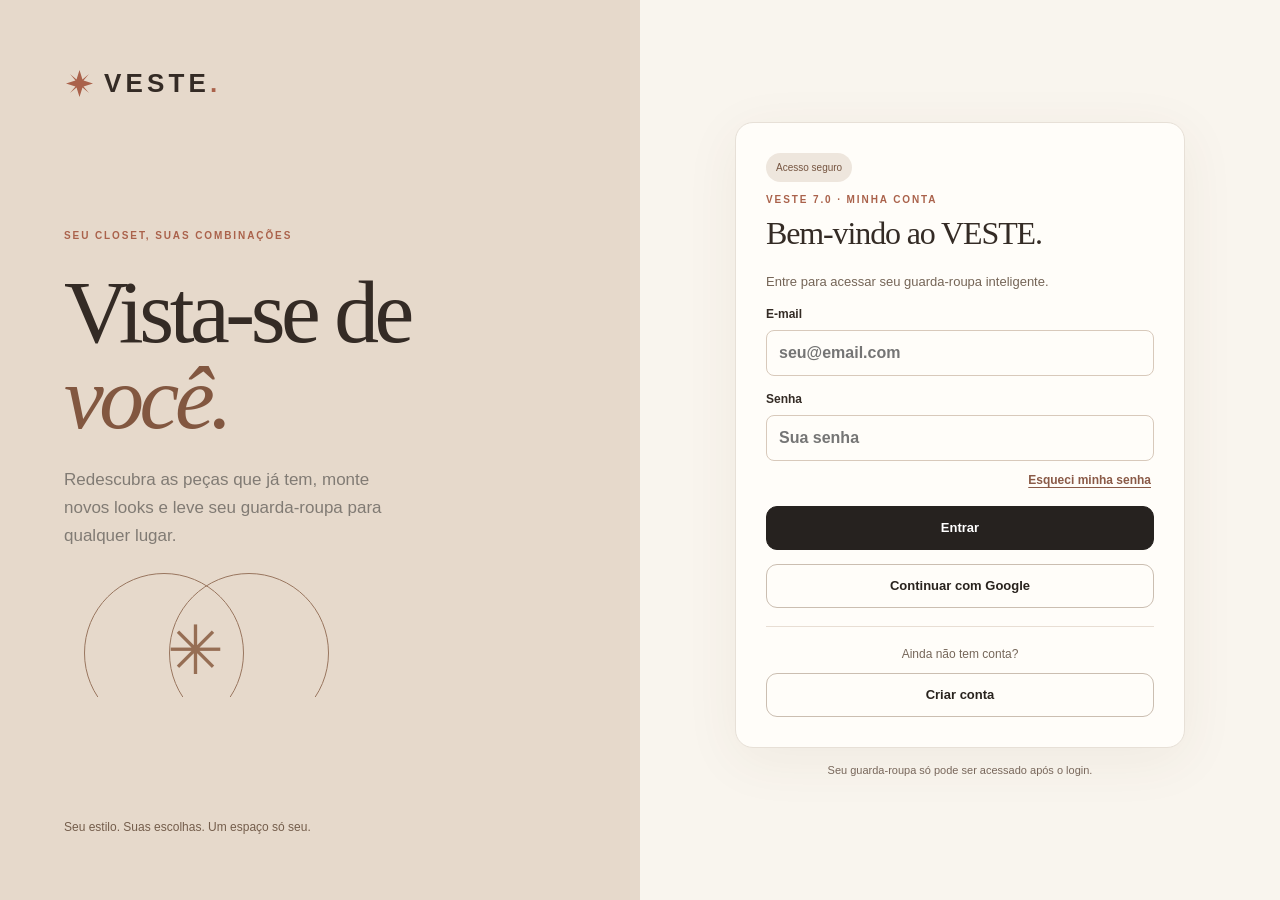
==== commit dc7b9641: "Update VESTE release title" ====
--- a/index.html
+++ b/index.html
@@ -10,7 +10,7 @@
   <link rel="apple-touch-icon" href="./icon-192.png">
   <link rel="stylesheet" href="./styles.css">
   <link rel="stylesheet" href="./extra.css">
-  <title>VESTE 7.0 — Seu guarda-roupa inteligente</title>
+  <title>VESTE 7.4 — Seu guarda-roupa inteligente</title>
 <style>.auth-locked .app-shell,.auth-locked .mobile-nav,.auth-locked dialog{display:none!important}.auth-landing[hidden]{display:none!important}html:not(.auth-locked) .auth-landing{display:none!important}</style>
 </head>
 <body>
@@ -84,7 +84,7 @@
           <div class="look-config"><div class="config-item"><label for="occasion">Para onde você vai?</label><select id="occasion"><option value="trabalho">Trabalho</option><option value="casual">Dia a dia</option><option value="evento">Evento / ocasião especial</option><option value="noite">Sair à noite</option><option value="esporte">Esporte / atividade</option></select></div><div class="config-item"><label for="weather">Como está o tempo?</label><select id="weather"><option value="ameno">Ameno</option><option value="quente">Quente</option><option value="frio">Frio</option></select></div><button class="btn btn-dark generate-btn" id="generateBtn">✦ Gerar looks</button></div>
           <div class="look-intro" id="lookIntro"><span class="eyebrow subtle">ESCOLHIDOS PARA VOCÊ</span><span id="lookCountCaption">Sugestões com o que você já tem</span></div>
           <div id="looksGrid" class="looks-grid"></div>
-          <div id="lookGuidance" class="look-guidance"></div><div class="ai-rank-box"><div><strong>Consultoria de estilo com IA</strong><p>Com a chave conectada, a IA compara as combinações geradas usando os dados cadastrados das peças e seu perfil.</p></div><button class="btn btn-outline" id="aiReviewLooks">Analisar looks com IA</button><div id="aiLookAdvice" class="ai-look-advice" aria-live="polite"></div></div>
+          <div id="lookGuidance" class="look-guidance"></div><div class="ai-rank-box"><div><strong class="ai-heading">Consultoria de estilo com IA</strong><p>Com a chave conectada, a IA compara as combinações geradas usando os dados cadastrados das peças e seu perfil.</p></div><button class="btn btn-outline ai-action" id="aiReviewLooks">Analisar looks com IA</button><div id="aiLookAdvice" class="ai-look-advice" aria-live="polite"></div></div>
         </section>
 
         <section id="view-week" class="view" aria-labelledby="weekTitle">
@@ -102,10 +102,10 @@
             <label class="field-label">Evitar repetir peças por <select id="repeatDays"><option value="0">Sem restrição</option><option value="2">2 dias</option><option value="3">3 dias</option><option value="7">7 dias</option></select></label>
             <div class="bad-pairs"><strong>Cores que você não quer combinar</strong><div class="bad-pair-input"><select id="avoidColorA" aria-label="Primeira cor"></select><select id="avoidColorB" aria-label="Segunda cor"></select><button id="addAvoidPair" class="btn btn-outline">Adicionar</button></div><div id="avoidPairsList"></div></div>
             <button class="btn btn-dark" id="saveAdvanced">Salvar regras</button>
-          </div><div class="panel"><div class="panel-heading"><div class="eyebrow subtle">04 / RECURSOS DE IA</div><h2>Ativar recursos de IA</h2><p>Algumas funções usam o Google Gemini para analisar fotos, revisar looks e ajudar na consultoria. A ativação é opcional.</p></div><div class="v7-ai-onboarding"><strong>Como ativar</strong><ol><li>Toque em “Criar chave no Google AI Studio”.</li><li>Entre com sua conta Google e gere uma chave da API Gemini.</li><li>Volte ao VESTE, cole a chave abaixo e toque em “Conectar”.</li></ol><p><strong>Sem custo adicional no VESTE.</strong> O Google oferece uma faixa gratuita para o Gemini.</p></div>
+          </div><div class="panel"><div class="panel-heading"><div class="eyebrow subtle">04 / RECURSOS DE IA</div><h2 class="ai-heading">Ativar recursos de IA</h2><p>Algumas funções usam o Google Gemini para analisar fotos, revisar looks e ajudar na consultoria. A ativação é opcional.</p></div><div class="v7-ai-onboarding"><strong>Como ativar</strong><ol><li>Toque em “Criar chave no Google AI Studio”.</li><li>Entre com sua conta Google e gere uma chave da API Gemini.</li><li>Volte ao VESTE, cole a chave abaixo e toque em “Conectar”.</li></ol><p><strong>Sem custo adicional no VESTE.</strong> O Google oferece uma faixa gratuita para o Gemini.</p></div>
             <label class="field-label">Chave de API <input type="password" id="aiKey" placeholder="Cole sua chave aqui" autocomplete="off" spellcheck="false"></label><label class="field-label">Modelo <input type="text" id="aiModel" value="gemini-3.6-flash" autocomplete="off" spellcheck="false"></label>
             <label class="switch-line"><input type="checkbox" id="aiAutoAnalyze" checked> Analisar automaticamente novas fotos</label>
-            <label class="switch-line"><input type="checkbox" id="aiRemember"> Lembrar chave neste dispositivo</label><button class="btn btn-dark" id="connectAI">Conectar IA</button><button class="text-button" id="disconnectAI">Desconectar e esquecer chave</button><div class="ai-status" id="aiStatus" aria-live="polite">IA desativada. O VESTE continua funcionando normalmente sem ela.</div>
+            <label class="switch-line"><input type="checkbox" id="aiRemember"> Lembrar chave neste dispositivo</label><button class="btn btn-dark ai-action" id="connectAI">Conectar IA</button><button class="text-button" id="disconnectAI">Desconectar e esquecer chave</button><div class="ai-status ai-status-mark" id="aiStatus" aria-live="polite">IA desativada. O VESTE continua funcionando normalmente sem ela.</div>
             <p class="note">Sem marcar a opção, a chave fica apenas na sessão. Ao marcar, é gravada de forma criptografada no navegador, separada por conta, inclusive após sair e entrar novamente. Não é enviada ao Supabase, não entra no backup e não sincroniza com outros aparelhos. Isso não protege contra scripts maliciosos ou acesso ao dispositivo. Use apenas em aparelhos de confiança. Fotos analisadas são enviadas ao Google. O VESTE não cobra nada a mais por isso; a chave segue os limites e condições da sua conta Google.</p>
             <a class="simple-link" href="https://aistudio.google.com/apikey" target="_blank" rel="noopener noreferrer">Criar chave no Google AI Studio ↗</a>
           </div><div class="panel"><div class="panel-heading"><div class="eyebrow subtle">03 / SEUS FAVORITOS</div><h2>Looks salvos</h2></div><div id="favoritesList"></div></div></div></div></div>
@@ -117,7 +117,7 @@
 
   <dialog id="pieceDialog" class="piece-dialog"><form id="pieceForm" class="piece-form"><div class="dialog-header"><div><div class="eyebrow">NO SEU CLOSET</div><h2 id="dialogTitle">Adicionar peça</h2></div><button type="button" class="close-dialog" id="closeDialog" aria-label="Fechar">×</button></div>
     <div class="form-body"><label class="photo-uploader" for="piecePhoto" id="photoArea"><img id="photoPreview" alt="Prévia da roupa" hidden><span id="photoPlaceholder"><span class="upload-symbol">＋</span><strong>Toque para fotografar ou selecionar</strong><small>JPG, PNG, HEIC (quando suportado)</small></span><input id="piecePhoto" type="file" accept="image/*"></label><span class="hint">Dica: fotografe a peça inteira com fundo neutro e boa luz.</span>
-    <div class="ai-photo-controls"><button type="button" id="analyzePhoto" class="btn btn-outline">Identificar peça com IA</button><span class="ai-photo-hint" id="aiPhotoHint">Opcional. Revise as sugestões antes de salvar.</span></div>
+    <div class="ai-photo-controls"><button type="button" id="analyzePhoto" class="btn btn-outline ai-action">Identificar peça com IA</button><span class="ai-photo-hint" id="aiPhotoHint">Opcional. Revise as sugestões antes de salvar.</span></div>
     <div class="form-line"><label for="pieceName">Nome da peça <span class="required">*</span></label><input id="pieceName" type="text" maxlength="70" placeholder="Ex.: blazer caramelo" required></div>
     <div class="two-fields"><div class="form-line"><label for="pieceGroup">Categoria <span class="required">*</span></label><select id="pieceGroup" required><option value="">Selecione...</option><option value="top">Parte de cima</option><option value="bottom">Parte de baixo</option><option value="layer">Terceira peça</option><option value="shoes">Calçado</option><option value="accessory">Acessório</option><option value="onepiece">Peça única</option></select></div><div class="form-line"><label for="pieceColor">Cor principal</label><select id="pieceColor"></select></div></div>
     <div class="two-fields"><div class="form-line"><label for="piecePattern">Estampa</label><select id="piecePattern"><option value="">Não informado</option><option value="liso">Liso</option><option value="listrado">Listrado</option><option value="xadrez">Xadrez</option><option value="floral">Floral</option><option value="estampado">Estampado</option><option value="outro">Outro</option></select></div><div class="form-line"><label for="pieceFit">Modelagem</label><select id="pieceFit"><option value="">Não informado</option><option value="justo">Ajustada</option><option value="regular">Regular</option><option value="amplo">Ampla / oversized</option></select></div></div>
--- a/extra.css
+++ b/extra.css
@@ -86,3 +86,42 @@
 .v7-ai-guide{position:fixed;z-index:10050;left:50%;bottom:calc(22px + env(safe-area-inset-bottom));transform:translateX(-50%);width:min(560px,calc(100vw - 28px));padding:18px 46px 18px 18px;border:1px solid #d8c9bc;border-radius:16px;background:var(--paper);box-shadow:0 18px 55px rgba(41,35,30,.18);color:var(--ink)}
 .v7-ai-guide strong{display:block;font-size:1rem;margin-bottom:5px}.v7-ai-guide p{margin:0 0 8px;color:var(--ink)}.v7-ai-guide small{display:block;line-height:1.5;color:var(--muted)}.v7-ai-guide-close{position:absolute;right:12px;top:10px;border:0;background:transparent;color:var(--muted);font-size:25px;line-height:1}
 @media(max-width:720px){.v7-ai-guide{bottom:calc(88px + env(safe-area-inset-bottom))}}
+
+/* VESTE 7.0.3 — ícone oficial de IA */
+.ai-action,.ai-heading,.ai-status-mark,.ai-result{--ai-icon-color:var(--accent)}
+.ai-action::before,.ai-heading::before,.ai-status-mark::before,.ai-result::before{
+  content:"";display:inline-block;width:1.05em;height:1.05em;flex:0 0 1.05em;
+  background:var(--ai-icon-color);
+  -webkit-mask:url("data:image/svg+xml,%3Csvg xmlns='http://www.w3.org/2000/svg' viewBox='0 0 24 24'%3E%3Cpath d='M12 1.75c.7 5.53 2.72 7.55 8.25 8.25-5.53.7-7.55 2.72-8.25 8.25C11.3 12.72 9.28 10.7 3.75 10 9.28 9.3 11.3 7.28 12 1.75Zm7.1 13.15c.3 2.35 1.15 3.2 3.5 3.5-2.35.3-3.2 1.15-3.5 3.5-.3-2.35-1.15-3.2-3.5-3.5 2.35-.3 3.2-1.15 3.5-3.5Z'/%3E%3C/svg%3E") center/contain no-repeat;
+  mask:url("data:image/svg+xml,%3Csvg xmlns='http://www.w3.org/2000/svg' viewBox='0 0 24 24'%3E%3Cpath d='M12 1.75c.7 5.53 2.72 7.55 8.25 8.25-5.53.7-7.55 2.72-8.25 8.25C11.3 12.72 9.28 10.7 3.75 10 9.28 9.3 11.3 7.28 12 1.75Zm7.1 13.15c.3 2.35 1.15 3.2 3.5 3.5-2.35.3-3.2 1.15-3.5 3.5-.3-2.35-1.15-3.2-3.5-3.5 2.35-.3 3.2-1.15 3.5-3.5Z'/%3E%3C/svg%3E") center/contain no-repeat;
+}
+.ai-action{display:inline-flex!important;align-items:center;gap:.55em}
+.ai-action.btn-dark{--ai-icon-color:#dfaf91}
+.ai-action-inline{display:inline-flex!important}
+.ai-heading{display:flex!important;align-items:center;gap:.5em}
+.ai-heading::before{width:1.15em;height:1.15em}
+.ai-status-mark{display:flex;align-items:center;gap:.45em}
+.ai-status-mark::before{width:.9em;height:.9em}
+.ai-result{display:inline-flex;align-items:flex-start;gap:.35em}
+.ai-result::before{margin-top:.18em;width:.9em;height:.9em}
+.v7-ai-guide .ai-heading::before{width:1em;height:1em}
+@media(max-width:720px){.ai-action{gap:.45em}.ai-heading{gap:.42em}}
+
+
+/* VESTE 7.4 — personal profile, warm neutral editorial layout. */
+.v74-gate[hidden],.auth-locked .v74-gate{display:none!important}
+.v74-profile-gate:not(.auth-locked) .app-shell,.v74-profile-gate:not(.auth-locked) .mobile-nav,.v74-profile-gate:not(.auth-locked) #usageConsent,.v74-profile-gate:not(.auth-locked) #aiGuideBanner{display:none!important}
+.v74-gate{position:fixed;inset:0;z-index:900;overflow:auto;overscroll-behavior:contain;background:var(--bg,#f7f4ef);color:var(--text,#292520);padding: max(24px,env(safe-area-inset-top)) 18px max(32px,env(safe-area-inset-bottom));box-sizing:border-box}
+.v74-wrap{max-width:620px;margin:0 auto;padding:clamp(18px,4vw,36px);border:1px solid var(--line,#ded5c9);border-radius:24px;background:var(--paper,#fffdf9);box-shadow:0 12px 45px #3425180b}
+.v74-brand{display:flex;align-items:center;justify-content:space-between;gap:10px;margin-bottom:32px}.v74-brand .brand{margin:0}
+.v74-wrap h1{font-family:Georgia,serif;font-size:clamp(32px,6vw,49px);font-weight:500;line-height:1.1;letter-spacing:-.03em;margin:10px 0 18px}
+.v74-wrap h3{margin:20px 0 10px;font-size:16px}.v74-wrap p{line-height:1.55}
+.v74-editorial{min-height:190px;display:flex;flex-direction:column;justify-content:center;gap:12px;padding:26px;background:#e8dfd3;color:#54483e;border-radius:18px;margin:25px 0 10px}.v74-editorial strong{font:italic 36px Georgia,serif}.v74-editorial span{font-size:30px}
+.v74-options{display:grid;grid-template-columns:repeat(2,minmax(0,1fr));gap:9px;margin:16px 0}
+.v74-choice{display:flex;gap:10px;align-items:center;border:1px solid var(--line,#d6cbbe);border-radius:12px;padding:14px;color:inherit;cursor:pointer;min-width:0;font-size:14px;font-weight:500;line-height:1.4}
+.v74-choice:has(input:checked){border-color:#8c7460;background:#e9dfd1;color:#4a3c31}.v74-choice input{accent-color:#806750;flex:0 0 auto;width:17px;height:17px;margin:0}
+.v74-style-grid{display:grid;grid-template-columns:repeat(2,minmax(0,1fr));gap:14px;margin:18px 0}
+.v74-style-tile{min-width:0}.v74-style-choice{display:grid;grid-template-columns:auto 1fr;padding:9px;overflow:hidden;gap:9px}.v74-style-choice img{grid-column:1/-1;width:100%;aspect-ratio:4/3;object-fit:cover;border-radius:8px;background:#e8dfd3}.v74-style-tile>a{display:block;font-size:10px;margin:4px 3px;overflow-wrap:anywhere}
+.v74-fields{display:grid;gap:12px;margin-top:18px}.v74-fields label{display:grid;gap:6px;font-size:14px;font-weight:600}.v74-fields input,.v74-fields textarea{width:100%;min-width:0;border:1px solid var(--line,#d6cbbe);border-radius:10px;padding:12px;font:inherit;background:transparent;color:inherit;box-sizing:border-box}.v74-fields textarea{resize:vertical;min-height:70px}
+.v74-buttons{display:flex;gap:10px;margin:24px 0 10px;align-items:center}.v74-buttons .btn{flex:1;min-height:46px}.v74-wrap>.text-button{margin:8px 10px 0 0}.v74-wrap #v74Error{color:#935545;min-height:0}.v74-wrap #v74Error:empty{display:none}
+@media(max-width:380px){.v74-gate{padding-left:10px;padding-right:10px}.v74-wrap{padding:16px}.v74-options{grid-template-columns:1fr}}
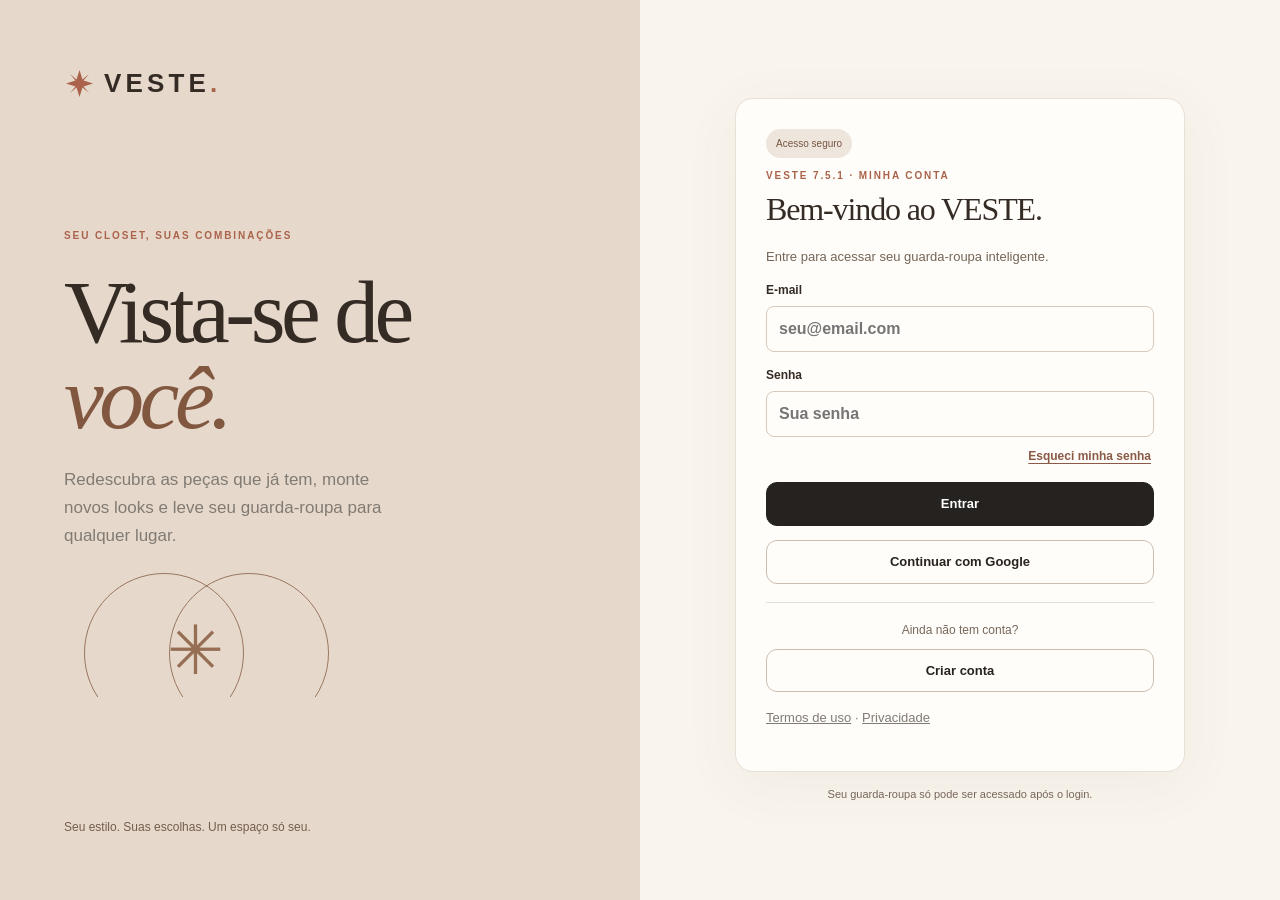
==== commit 0190bbb7: "Update public release marker without beta label" ====
--- a/index.html
+++ b/index.html
@@ -2,6 +2,7 @@
 <html lang="pt-BR" class="auth-locked">
 <head>
   <meta charset="utf-8">
+  <meta name="veste-release" content="7.5.1">
   <meta name="viewport" content="width=device-width, initial-scale=1, viewport-fit=cover">
   <meta name="theme-color" content="#f7f4ef">
   <meta name="description" content="Seu guarda-roupa digital: organize suas roupas e crie looks com o que você já tem.">
@@ -10,7 +11,7 @@
   <link rel="apple-touch-icon" href="./icon-192.png">
   <link rel="stylesheet" href="./styles.css">
   <link rel="stylesheet" href="./extra.css">
-  <title>VESTE 7.4 — Seu guarda-roupa inteligente</title>
+  <title>VESTE 7.5.1 — Seu guarda-roupa inteligente</title>
 <style>.auth-locked .app-shell,.auth-locked .mobile-nav,.auth-locked dialog{display:none!important}.auth-landing[hidden]{display:none!important}html:not(.auth-locked) .auth-landing{display:none!important}</style>
 </head>
 <body>
--- a/extra.css
+++ b/extra.css
@@ -125,3 +125,36 @@
 .v74-fields{display:grid;gap:12px;margin-top:18px}.v74-fields label{display:grid;gap:6px;font-size:14px;font-weight:600}.v74-fields input,.v74-fields textarea{width:100%;min-width:0;border:1px solid var(--line,#d6cbbe);border-radius:10px;padding:12px;font:inherit;background:transparent;color:inherit;box-sizing:border-box}.v74-fields textarea{resize:vertical;min-height:70px}
 .v74-buttons{display:flex;gap:10px;margin:24px 0 10px;align-items:center}.v74-buttons .btn{flex:1;min-height:46px}.v74-wrap>.text-button{margin:8px 10px 0 0}.v74-wrap #v74Error{color:#935545;min-height:0}.v74-wrap #v74Error:empty{display:none}
 @media(max-width:380px){.v74-gate{padding-left:10px;padding-right:10px}.v74-wrap{padding:16px}.v74-options{grid-template-columns:1fr}}
+
+/* VESTE 7.5 — closet intelligence and private diary */
+.p3-panel{margin:24px 0;scroll-margin-top:90px}
+.p3-jump{display:flex;gap:8px;flex-wrap:wrap;margin:0 0 16px}
+.p3-metrics{display:grid;grid-template-columns:repeat(auto-fit,minmax(130px,1fr));gap:10px;margin:16px 0}
+.p3-metrics>div{display:grid;gap:6px;border:1px solid var(--line,#d9d0c5);border-radius:13px;padding:14px;min-width:0}
+.p3-metrics strong{font-size:clamp(17px,3vw,25px);line-height:1.15;overflow-wrap:anywhere}.p3-metrics small,.p3-cost-row small{display:block;color:inherit;opacity:.75;font-size:12px}
+.p3-score{display:flex;gap:18px;align-items:center;padding:16px 0}.p3-score>strong{display:grid;place-items:center;border:5px solid #b39a84;border-radius:50%;width:104px;height:104px;flex:none;color:inherit;font:500 26px Georgia,serif}.p3-score h3{margin:0 0 6px}
+.p3-bar{display:grid;grid-template-columns:minmax(95px,180px) minmax(50px,1fr) 42px;gap:8px;align-items:center;margin:12px 0;font-size:12px}.p3-bar progress{width:100%;height:10px;accent-color:#9b806a}
+.p3-cost-row{display:flex;gap:12px;align-items:center;border-bottom:1px solid var(--line,#d9d0c5);padding:10px 0}.p3-cost-row img{width:60px;height:72px;object-fit:cover;border-radius:8px;background:#e7ddd1}.p3-cost-row>div{flex:1;min-width:0}.p3-cost-row>strong{font-size:13px;max-width:110px;text-align:right}
+.p3-panel details{margin:12px 0;padding:8px 0;border-top:1px solid var(--line,#d9d0c5)}.p3-panel summary{cursor:pointer;font-weight:600}.p3-panel .v3formgrid{margin:12px 0}
+.p3-check{display:flex;align-items:center;gap:9px;margin:10px 0;line-height:1.4;font-size:14px}.p3-check input{accent-color:#806750;flex:none;width:17px;height:17px}
+.p3-calendar-photo{width:100%;height:48px;object-fit:cover;border-radius:5px;grid-column:1/-1;display:block;pointer-events:none}.v3calendar .p3-has-photo{min-height:76px;padding:4px;display:flex;flex-flow:column;gap:3px;align-items:center}.v3calendar{align-items:stretch}
+.p3-day-entry{padding:12px 0;border-top:1px solid var(--line,#ded5c9)}.p3-day-photo{display:block;max-width:240px;width:100%;max-height:320px;object-fit:cover;border-radius:12px;margin:10px 0}
+.p3-photo-grid{display:grid;grid-template-columns:repeat(auto-fill,minmax(118px,1fr));gap:12px;margin:14px 0}.p3-photo-card{padding:0;overflow:hidden;border:1px solid var(--line,#ded5c9);border-radius:12px;background:transparent;color:inherit;cursor:pointer}.p3-photo-card img{width:100%;aspect-ratio:3/4;object-fit:cover;display:block;background:#e8dfd3}.p3-photo-card small{display:block;padding:7px}
+.p3-swatches{display:flex;gap:6px;margin:12px 0}.p3-swatches span{width:26px;height:26px;border:1px solid #a99a8b;border-radius:50%}
+.p3-diary-dialog{max-height:90dvh;max-width:min(560px,calc(100vw - 24px));overflow:auto;box-sizing:border-box}.p3-diary-dialog>label{display:grid;gap:6px;margin:15px 0;font-size:14px}.p3-diary-dialog select,.p3-diary-dialog textarea,.p3-diary-dialog input[type=search]{width:100%;box-sizing:border-box;max-width:100%;font:inherit;padding:10px;border:1px solid var(--line,#d9d0c5);border-radius:10px;background:transparent;color:inherit}.p3-file{cursor:pointer}.p3-preview-image{display:block;width:min(100%,350px);max-height:46dvh;object-fit:contain;border-radius:12px;margin:14px auto}
+.p3-manual-pieces{max-height:42dvh;overflow:auto;border-block:1px solid var(--line,#ded5c9)}.p3-manual-piece img{width:48px;height:56px;object-fit:cover;border-radius:6px}.p3-manual-piece span{overflow-wrap:anywhere}
+.p3-legacy-trip{margin:16px 0}.p3-legacy-trip>summary{cursor:pointer;color:inherit;opacity:.8}.p3-capsule-grid{display:grid;grid-template-columns:repeat(auto-fill,minmax(84px,1fr));gap:9px;margin:12px 0}.p3-capsule-grid img{width:100%;aspect-ratio:3/4;object-fit:cover;border-radius:8px}.p3-capsule-grid small{display:block;font-size:12px;overflow-wrap:anywhere}
+@media(max-width:420px){.p3-metrics{grid-template-columns:repeat(2,minmax(0,1fr))}.p3-calendar-photo{height:34px}.v3calendar .p3-has-photo{min-height:61px}.p3-score>strong{width:86px;height:86px;font-size:23px}.p3-bar{grid-template-columns:105px 1fr 35px}}
+
+/* VESTE 7.5.1 — profile spacing and support */
+#view-style .v7-advanced{margin-bottom:20px}
+#view-style #p0DataProtection{margin-top:20px;margin-bottom:20px}
+#view-style #usagePrivacy,#view-style #supportPanel{margin-top:20px;margin-bottom:20px}
+#supportPanel{scroll-margin-top:90px}
+#supportPanel form{display:grid;gap:12px;margin:16px 0}
+#supportPanel form>label:not(.support-check){display:grid;gap:6px}
+#supportPanel textarea{width:100%;box-sizing:border-box;resize:vertical;border:1px solid var(--border,#d7c9bc);border-radius:12px;padding:12px;font:inherit;color:inherit;background:transparent}
+.support-check{display:flex;align-items:flex-start;gap:9px;font-size:13px;line-height:1.5;margin:9px 0}.support-check input,#usagePrivacy input{accent-color:#846a52}
+.support-ticket{border-top:1px solid var(--border,#ded5c9);padding:14px 0;overflow-wrap:anywhere}.support-ticket small{display:block;font-size:12px;opacity:.75;margin:6px 0}.support-ticket p{white-space:pre-wrap}
+.support-privacy{margin-top:15px}.support-legal-links{margin-top:16px}.support-legal-links a{color:inherit;text-decoration:underline}
+#supportStatus,#supportDeleteStatus{overflow-wrap:anywhere}
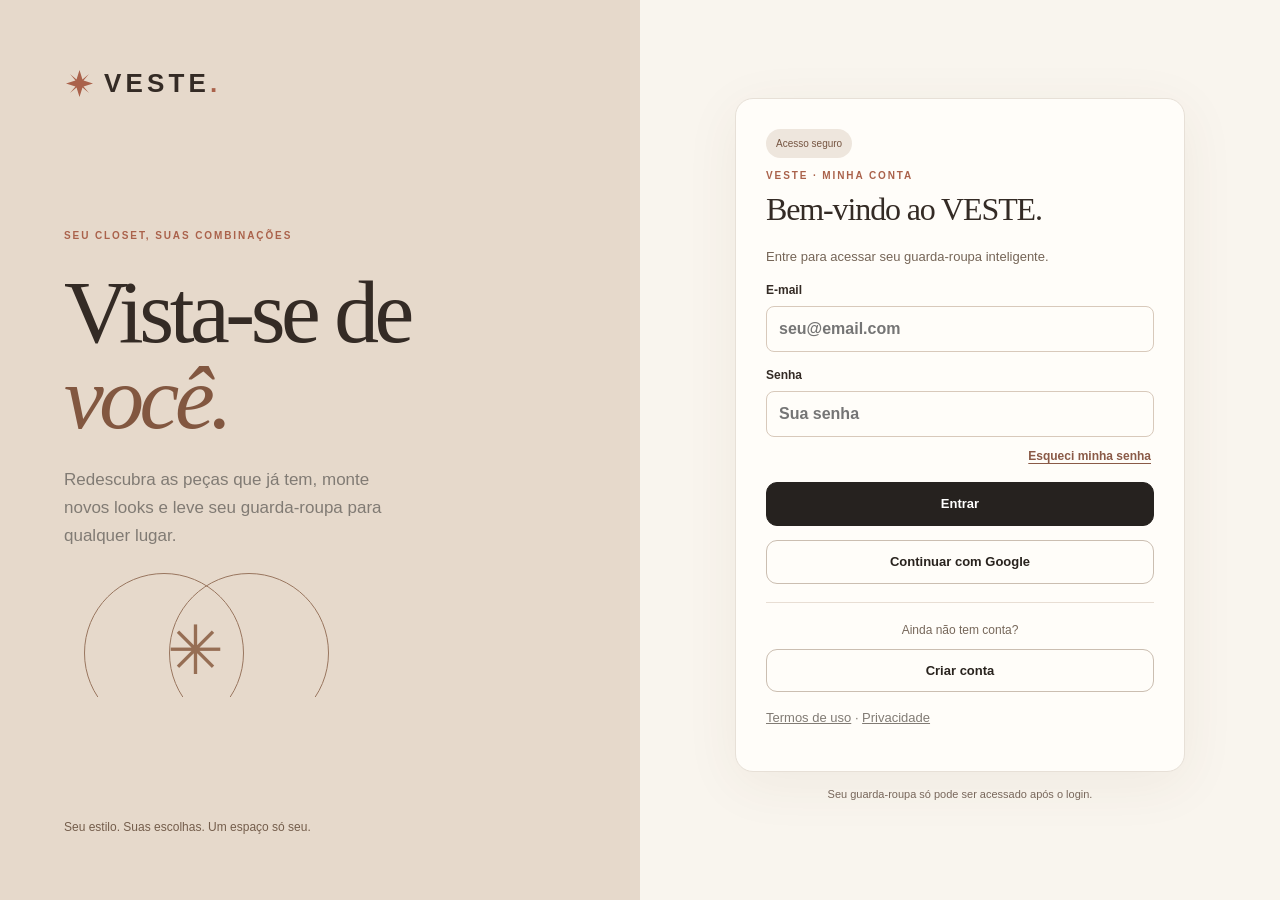
==== commit 88a6c4b9: "Atualizar identificação da versão 7.5.2" ====
--- a/index.html
+++ b/index.html
@@ -2,7 +2,7 @@
 <html lang="pt-BR" class="auth-locked">
 <head>
   <meta charset="utf-8">
-  <meta name="veste-release" content="7.5.1">
+  <meta name="veste-release" content="7.5.2">
   <meta name="viewport" content="width=device-width, initial-scale=1, viewport-fit=cover">
   <meta name="theme-color" content="#f7f4ef">
   <meta name="description" content="Seu guarda-roupa digital: organize suas roupas e crie looks com o que você já tem.">
@@ -11,7 +11,7 @@
   <link rel="apple-touch-icon" href="./icon-192.png">
   <link rel="stylesheet" href="./styles.css">
   <link rel="stylesheet" href="./extra.css">
-  <title>VESTE 7.5.1 — Seu guarda-roupa inteligente</title>
+  <title>VESTE — Seu guarda-roupa inteligente</title>
 <style>.auth-locked .app-shell,.auth-locked .mobile-nav,.auth-locked dialog{display:none!important}.auth-landing[hidden]{display:none!important}html:not(.auth-locked) .auth-landing{display:none!important}</style>
 </head>
 <body>
--- a/styles.css
+++ b/styles.css
@@ -1,5 +1,5 @@
 :root{--bg:#f7f4ef;--paper:#fffdfa;--ink:#29231e;--muted:#817b74;--line:#e7e0d7;--accent:#aa624b;--accent2:#dfaf91;--soft:#f3e7df;--dark:#26221f;--radius:19px;--shadow:0 13px 34px rgba(44,37,28,.075);font-family:-apple-system,BlinkMacSystemFont,"Segoe UI",Arial,sans-serif}
-*{box-sizing:border-box}html{scroll-behavior:smooth}body{margin:0;color:var(--ink);background:var(--bg);font-size:14px;line-height:1.5}button,input,select{font:inherit}button{cursor:pointer}button:focus-visible,input:focus-visible,select:focus-visible{outline:3px solid #c78c71;outline-offset:2px}img{max-width:100%}h1,h2,h3,p{margin-top:0}h1,h2,h3{letter-spacing:-.035em}h1,h2{font-family:Georgia,"Times New Roman",serif;font-weight:500}h1{font-size:clamp(40px,5vw,65px);line-height:1.055}h2{font-size:29px;line-height:1.15}h3{font-size:18px}p{color:var(--muted)}.app-shell{min-height:100vh;display:flex}.sidebar{width:242px;background:#f0ebe3;border-right:1px solid var(--line);min-height:100vh;position:sticky;top:0;align-self:flex-start;display:flex;flex-direction:column;padding:34px 18px 25px;flex-shrink:0}.brand{font-size:26px;letter-spacing:.12em;font-weight:800;display:flex;align-items:center;gap:9px}.brand-mark{color:var(--accent);font-size:35px;line-height:1}.brand-dot,.period{color:var(--accent)}.sidebar-caption{font-size:12px;margin:0 0 64px 45px}.nav-label,.eyebrow{font-size:10px;font-weight:800;letter-spacing:.19em}.nav-label{color:#9c948a;margin:0 0 15px 15px}.nav-list{display:grid;gap:7px}.nav-btn{border:0;background:transparent;text-align:left;padding:14px 15px;border-radius:13px;color:#5f5952;font-weight:650;display:flex;gap:13px;align-items:center}.nav-btn:hover{background:#e9e1d7}.nav-btn.active{background:#27231f;color:white}.nav-icon{font-size:20px;width:24px;text-align:center;font-weight:400}.sidebar-bottom{font-size:12px;color:#6e675d;margin-top:auto;line-height:1.8;padding:15px 10px}.little-dot{display:inline-block;background:#719379;width:7px;height:7px;border-radius:50%;margin-right:5px}.small-muted{color:#a49a8f}.main-area{min-width:0;flex:1}.topbar{height:80px;display:flex;align-items:center;justify-content:space-between;border-bottom:1px solid var(--line);padding:0 clamp(26px,4.5vw,74px)}.topbar-label{font-size:10px;color:#93877a;font-weight:800;letter-spacing:.17em}.add-inline{border:1px solid #d3cbc1;border-radius:99px;background:none;padding:11px 17px;color:var(--ink);font-weight:700}.add-inline:hover{background:white}.mobile-brand{display:none}.main-content{max-width:1480px;margin:auto;padding:39px clamp(26px,4.5vw,74px) 90px}.view{display:none}.view.active{display:block}.home-hero{min-height:348px;background:#ede5dc;border-radius:23px;display:grid;grid-template-columns:minmax(0,1.2fr) minmax(245px,.8fr);overflow:hidden;position:relative}.hero-copy{padding:clamp(27px,4vw,58px);position:relative;z-index:2}.eyebrow{color:var(--accent)}.sparkle{font-size:16px;margin-right:7px}.home-hero h1{margin:17px 0 19px;max-width:540px}.home-hero h1 em{font-weight:400;color:var(--accent);font-style:italic}.home-hero p{max-width:480px;color:#6a625b;font-size:14px;line-height:1.8}.hero-actions{display:flex;gap:11px;margin-top:25px;flex-wrap:wrap}.btn{border-radius:11px;min-height:43px;border:1px solid transparent;display:inline-flex;justify-content:center;align-items:center;gap:14px;font-size:13px;font-weight:760;padding:11px 18px;white-space:nowrap}.btn-dark{color:#fff;background:var(--dark);border-color:var(--dark)}.btn-dark:hover{background:#4e4038}.btn-outline{border-color:#cbbeb1;background:transparent;color:var(--ink)}.btn-outline:hover{background:#fffdf9}.btn-soft{background:var(--soft);color:#8d4a33}.hero-art{position:relative;overflow:hidden;min-height:310px}.arc{position:absolute;border:1px solid rgba(127,101,84,.2);border-radius:50%;width:330px;height:330px;top:0;left:20px;transform:scale(1.3)}.arc-two{transform:scale(.85);top:44px;left:68px}.art-card{position:absolute;border:1px solid rgba(47,39,33,.13);border-radius:6px;box-shadow:17px 25px 50px rgba(80,47,25,.12);height:235px;width:165px;display:flex;flex-direction:column;justify-content:space-between;padding:14px;font-size:10px;letter-spacing:.18em;font-weight:700}.card-back{background:#b78b72;transform:rotate(-15deg);top:70px;left:18%}.art-circle{background:rgba(255,255,255,.22);height:145px;border-radius:50%}.card-front{background:#fbf8f1;top:37px;left:41%;transform:rotate(10deg)}.art-line{height:1px;background:#a9826e;width:80%}.art-star{font-size:117px;line-height:1;color:#b17e60;align-self:center}.stats-strip{margin:20px 0 48px;display:grid;grid-template-columns:repeat(3,1fr);background:var(--paper);border:1px solid var(--line);border-radius:16px;min-height:95px;align-items:center}.stats-strip>div{display:flex;flex-direction:column;align-items:center;border-right:1px solid var(--line)}.stats-strip>div:last-child{border:0}.stat-num{font-family:Georgia,serif;font-size:33px}.stat-label{font-size:12px;color:var(--muted)}.section-heading{margin-bottom:20px}.section-heading h2{margin:7px 0}.subtle{color:#a58575}.steps-grid{display:grid;grid-template-columns:repeat(3,1fr);gap:15px}.step-card{text-align:left;border:1px solid var(--line);border-radius:16px;background:var(--paper);padding:22px 21px;transition:transform .18s,box-shadow .18s}.step-card:hover{transform:translateY(-2px);box-shadow:var(--shadow)}.step-icon{font-family:Georgia,serif;font-size:28px;color:var(--accent);display:flex;justify-content:space-between;margin-bottom:27px}.step-icon span{color:#a89a90;font:18px Arial}.step-card h3{margin-bottom:7px}.step-card p{font-size:12px;line-height:1.65;margin:0}.recent-favorites{margin-top:30px}.page-heading{display:flex;justify-content:space-between;align-items:center;gap:15px;margin:5px 0 35px}.page-heading h1{margin:10px 0 12px}.page-heading p{margin:0;max-width:560px}.closet-tools{display:flex;gap:12px;margin-bottom:13px}.search-wrap{position:relative;flex:1}.search-wrap span{position:absolute;left:15px;top:7px;font-size:28px;color:#a99f96}.search-wrap input{padding-left:43px!important}.closet-tools input,.closet-tools select,.look-config select,.form-line input,.form-line select{width:100%;height:46px;background:var(--paper);border:1px solid var(--line);border-radius:10px;padding:11px 13px;color:var(--ink)}.closet-tools select{max-width:230px}.closet-summary{font-size:12px;color:#887b6d;margin:15px 1px 18px}.closet-grid{display:grid;grid-template-columns:repeat(4,minmax(0,1fr));gap:17px}.garment-card{background:var(--paper);border:1px solid var(--line);border-radius:15px;overflow:hidden;min-width:0}.garment-photo{position:relative;aspect-ratio:3/3.3;background:#f0e9e0;display:flex;align-items:center;justify-content:center}.garment-photo img{width:100%;height:100%;object-fit:contain}.garment-photo .unavailable{position:absolute;inset:0;background:rgba(30,27,24,.56);color:white;display:flex;justify-content:center;align-items:center;font-size:12px;font-weight:750}.garment-info{padding:12px 12px 15px}.garment-group{font-size:10px;text-transform:uppercase;letter-spacing:.09em;color:#aa8978;font-weight:700}.garment-title{font-size:14px;font-weight:720;margin:5px 0 10px;white-space:nowrap;overflow:hidden;text-overflow:ellipsis}.garment-meta{display:flex;justify-content:space-between;align-items:center;gap:6px;color:var(--muted);font-size:11px}.color-swatch{height:11px;width:11px;border-radius:50%;display:inline-block;border:1px solid #d7d1c9;vertical-align:-1px;margin-right:4px}.garment-actions{display:flex;border-top:1px solid var(--line);margin-top:11px;padding-top:10px;justify-content:space-between;gap:10px}.text-button{border:0;background:transparent;text-decoration:underline;text-underline-offset:3px;padding:3px;color:#8a5a47;font-size:12px;font-weight:730}.garment-actions .danger{color:#ab5951}.empty-state{border:1px dashed #d1c3b8;border-radius:18px;background:#faf7f3;padding:40px 25px;text-align:center;grid-column:1/-1}.empty-symbol{font-size:39px;color:#b78971;margin-bottom:8px}.empty-state h3{font-family:Georgia,serif;font-size:25px;font-weight:400;margin:8px 0}.empty-state p{max-width:430px;margin:0 auto 18px}.look-config{display:flex;align-items:end;gap:12px;background:var(--paper);border:1px solid var(--line);padding:20px;border-radius:16px;flex-wrap:wrap}.config-item{flex:1;min-width:170px}.config-item label,.form-line label,.field-group>label{display:block;font-size:12px;font-weight:750;margin-bottom:8px}.look-config select{width:100%}.generate-btn{height:46px}.look-intro{margin:32px 0 16px;display:flex;justify-content:space-between;align-items:center;gap:14px}.look-intro>span:last-child{color:var(--muted);font-size:12px}.looks-grid{display:grid;grid-template-columns:repeat(3,minmax(0,1fr));gap:17px}.look-card{background:var(--paper);border:1px solid var(--line);border-radius:17px;overflow:hidden;display:flex;flex-direction:column}.look-collage{height:280px;background:#f1eae2;padding:10px;display:grid;grid-template-columns:1fr 1fr;grid-template-rows:1fr 1fr;gap:6px}.look-collage img{height:100%;width:100%;object-fit:contain;background:#fffdfa;border-radius:8px;min-height:0;min-width:0}.look-collage:not(.four-photo) img:first-child{grid-row:span 2}.look-collage.five-photo{grid-template-columns:repeat(3,minmax(0,1fr))}.look-collage.four-photo{grid-template-columns:repeat(2,minmax(0,1fr))}.look-collage .missing-piece{background:#dfd3c7;display:grid;place-items:center;color:#8c7b70;font-size:11px;border-radius:8px}.look-content{padding:18px 17px 17px;display:flex;flex:1;flex-direction:column}.look-number{font-size:10px;font-weight:850;color:var(--accent);letter-spacing:.16em}.look-content h3{font-family:Georgia,serif;font-weight:500;font-size:23px;line-height:1.1;margin:8px 0 9px}.look-description{color:#756e66;font-size:12px;min-height:37px;line-height:1.6}.pieces-caption{font-size:11px;color:#978c83;margin:11px 0 17px}.look-actions{display:grid;grid-template-columns:1fr 1fr;gap:8px;margin-top:auto}.look-actions .btn{font-size:11px;padding:9px 7px;min-height:39px}.look-actions .wide{grid-column:1/-1}.look-actions .loved{background:#ab624b;color:white;border-color:#ab624b}.look-guidance{margin-top:19px}.mini-note{font-size:12px;background:#f1e8df;padding:14px 17px;border-radius:11px;color:#69584d}.panel{border:1px solid var(--line);background:var(--paper);border-radius:16px;padding:25px;margin-bottom:16px}.panel-heading h2{margin:9px 0;font-size:28px}.panel-heading p{font-size:12px;line-height:1.6}.settings-layout{display:grid;grid-template-columns:minmax(0,1.25fr) minmax(260px,.75fr);gap:17px}.style-options{display:grid;grid-template-columns:repeat(2,1fr);gap:10px;margin:20px 0 24px}.style-opt{border:1px solid var(--line);background:#fdfbf8;border-radius:10px;padding:13px 14px;display:flex;gap:10px;align-items:center;cursor:pointer;font-weight:720;font-size:13px}.style-opt:has(input:checked){border-color:#b97b60;background:#f6eae2}.style-opt input{accent-color:var(--accent);width:17px;height:17px}.feedback-stats{display:flex;gap:15px;margin:17px 0}.feedback-stat{background:#f7f1ea;padding:16px;border-radius:11px;flex:1}.feedback-stat strong{display:block;font-size:25px;font-family:Georgia,serif;font-weight:400}.feedback-stat span{font-size:11px;color:#82766b}.favorite-row{display:flex;gap:10px;align-items:center;padding:12px 0;border-bottom:1px solid var(--line)}.favorite-row:last-child{border:0}.favorite-thumb{width:55px;height:57px;object-fit:contain;background:#f0e7dd;border-radius:6px}.favorite-row-content{flex:1;min-width:0}.favorite-row-content strong{display:block;font-size:12px;white-space:nowrap;overflow:hidden;text-overflow:ellipsis}.favorite-row-content small{color:var(--muted)}.backup-buttons{display:flex;flex-wrap:wrap;gap:9px;margin-top:18px}.note{font-size:11px;margin:12px 0 0}.muted-empty{font-size:12px;color:#958b7e}.piece-dialog{padding:0;border:1px solid var(--line);width:min(94vw,600px);max-height:min(90dvh,840px);background:var(--paper);border-radius:20px;box-shadow:0 30px 100px rgba(29,23,18,.24)}.piece-dialog::backdrop{background:rgba(25,20,16,.56);backdrop-filter:blur(3px)}.piece-form{display:flex;flex-direction:column;max-height:min(90dvh,840px)}.dialog-header{display:flex;justify-content:space-between;padding:23px 27px 16px;border-bottom:1px solid var(--line)}.dialog-header h2{margin:7px 0 0}.close-dialog{background:none;border:0;font-size:31px;line-height:1;color:#7f7369}.form-body{overflow:auto;padding:20px 27px 26px}.photo-uploader{height:190px;border-radius:13px;background:#f2eae2;border:1.5px dashed #cdb5a6;display:flex;justify-content:center;align-items:center;position:relative;overflow:hidden;text-align:center;cursor:pointer}.photo-uploader>img{width:100%;height:100%;object-fit:contain}.photo-uploader #piecePhoto{opacity:0;position:absolute;inset:0;width:100%;height:100%;cursor:pointer}.upload-symbol{font-size:36px;color:var(--accent);display:block;line-height:1.2}.photo-uploader strong{display:block;font-size:13px}.photo-uploader small{color:#968b7f;display:block;margin-top:4px;font-size:11px}.hint{display:block;margin:7px 0 21px;color:#998b7e;font-size:11px}.form-line{margin:0 0 16px}.required{color:#b05045}.two-fields{display:grid;grid-template-columns:1fr 1fr;gap:12px}.field-group{margin:5px 0 20px}.check-chips{display:flex;flex-wrap:wrap;gap:7px}.check-chip{border:1px solid #dcd2c9;border-radius:99px;font-size:12px;overflow:hidden;cursor:pointer}.check-chip input{position:absolute;opacity:0;width:1px;height:1px}.check-chip span{display:block;padding:8px 12px;background:#faf7f3}.check-chip:has(input:checked){border-color:#b07862}.check-chip:has(input:checked) span{background:#f1dfd3;color:#8e4d38;font-weight:760}.available-check{display:flex;gap:10px;align-items:flex-start;margin-top:12px;font-weight:720;font-size:12px}.available-check input{accent-color:var(--accent);width:17px;height:17px}.available-check small{display:block;color:#8d8277;font-weight:400}.dialog-footer{display:flex;justify-content:flex-end;gap:10px;border-top:1px solid var(--line);padding:18px 27px}.toast{position:fixed;right:25px;bottom:25px;background:#28231f;color:white;border-radius:11px;padding:13px 18px;max-width:310px;box-shadow:var(--shadow);z-index:150;opacity:0;pointer-events:none;transform:translateY(15px);transition:all .2s}.toast.show{opacity:1;transform:translateY(0)}.mobile-nav{display:none}
+*{box-sizing:border-box}html{scroll-behavior:smooth}body{margin:0;color:var(--ink);background:var(--bg);font-size:14px;line-height:1.5}button,input,select{font:inherit}button{cursor:pointer}button:focus-visible,input:focus-visible,select:focus-visible{outline:3px solid #c78c71;outline-offset:2px}img{max-width:100%}h1,h2,h3,p{margin-top:0}h1,h2,h3{letter-spacing:-.035em}h1,h2{font-family:Georgia,"Times New Roman",serif;font-weight:500}h1{font-size:clamp(40px,5vw,65px);line-height:1.055}h2{font-size:29px;line-height:1.15}h3{font-size:18px}p{color:var(--muted)}.app-shell{min-height:100vh;display:flex}.sidebar{width:242px;background:#f0ebe3;border-right:1px solid var(--line);min-height:100vh;position:sticky;top:0;align-self:flex-start;display:flex;flex-direction:column;padding:34px 18px 25px;flex-shrink:0}.brand{font-size:26px;letter-spacing:.12em;font-weight:800;display:flex;align-items:center;gap:9px}.brand-mark{color:var(--accent);font-size:35px;line-height:1}.brand-dot,.period{color:var(--accent)}.sidebar-caption{font-size:12px;margin:0 0 64px 45px}.nav-label,.eyebrow{font-size:10px;font-weight:800;letter-spacing:.19em}.nav-label{color:#9c948a;margin:0 0 15px 15px}.nav-list{display:grid;gap:7px}.nav-btn{border:0;background:transparent;text-align:left;padding:14px 15px;border-radius:13px;color:#5f5952;font-weight:650;display:flex;gap:13px;align-items:center}.nav-btn:hover{background:#e9e1d7}.nav-btn.active{background:#27231f;color:white}.nav-icon{font-size:20px;width:24px;text-align:center;font-weight:400}.sidebar-bottom{font-size:12px;color:#6e675d;margin-top:auto;line-height:1.8;padding:15px 10px}.little-dot{display:inline-block;background:#719379;width:7px;height:7px;border-radius:50%;margin-right:5px}.small-muted{color:#a49a8f}.main-area{min-width:0;flex:1}.topbar{height:80px;display:flex;align-items:center;justify-content:space-between;border-bottom:1px solid var(--line);padding:0 clamp(26px,4.5vw,74px)}.topbar-label{font-size:10px;color:#93877a;font-weight:800;letter-spacing:.17em}.add-inline{border:1px solid #d3cbc1;border-radius:99px;background:none;padding:11px 17px;color:var(--ink);font-weight:700}.add-inline:hover{background:white}.mobile-brand{display:none}.main-content{max-width:1480px;margin:auto;padding:39px clamp(26px,4.5vw,74px) 90px}.view{display:none}.view.active{display:block}.home-hero{min-height:348px;background:#ede5dc;border-radius:23px;display:grid;grid-template-columns:minmax(0,1.2fr) minmax(245px,.8fr);overflow:hidden;position:relative}.hero-copy{padding:clamp(27px,4vw,58px);position:relative;z-index:2}.eyebrow{color:var(--accent)}.sparkle{font-size:16px;margin-right:7px}.home-hero h1{margin:17px 0 19px;max-width:540px}.home-hero h1 em{font-weight:400;color:var(--accent);font-style:italic}.home-hero p{max-width:480px;color:#6a625b;font-size:14px;line-height:1.8}.hero-actions{display:flex;gap:11px;margin-top:25px;flex-wrap:wrap}.btn{border-radius:11px;min-height:43px;border:1px solid transparent;display:inline-flex;justify-content:center;align-items:center;gap:14px;font-size:13px;font-weight:760;padding:11px 18px;white-space:nowrap}.btn-dark{color:#fff;background:var(--dark);border-color:var(--dark)}.btn-dark:hover{background:#4e4038}.btn-outline{border-color:#cbbeb1;background:transparent;color:var(--ink)}.btn-outline:hover{background:#fffdf9}.btn-soft{background:var(--soft);color:#8d4a33}.hero-art{position:relative;overflow:hidden;min-height:310px}.arc{position:absolute;border:1px solid rgba(127,101,84,.2);border-radius:50%;width:330px;height:330px;top:0;left:20px;transform:scale(1.3)}.arc-two{transform:scale(.85);top:44px;left:68px}.art-card{position:absolute;border:1px solid rgba(47,39,33,.13);border-radius:6px;box-shadow:17px 25px 50px rgba(80,47,25,.12);height:235px;width:165px;display:flex;flex-direction:column;justify-content:space-between;padding:14px;font-size:10px;letter-spacing:.18em;font-weight:700}.card-back{background:#b78b72;transform:rotate(-15deg);top:70px;left:18%}.art-circle{background:rgba(255,255,255,.22);height:145px;border-radius:50%}.card-front{background:#fbf8f1;top:37px;left:41%;transform:rotate(10deg)}.art-line{height:1px;background:#a9826e;width:80%}.art-star{font-size:117px;line-height:1;color:#b17e60;align-self:center}.stats-strip{margin:20px 0 48px;display:grid;grid-template-columns:repeat(3,1fr);background:var(--paper);border:1px solid var(--line);border-radius:16px;min-height:95px;align-items:center}.stats-strip>div{display:flex;flex-direction:column;align-items:center;border-right:1px solid var(--line)}.stats-strip>div:last-child{border:0}.stat-num{font-family:Georgia,serif;font-size:33px}.stat-label{font-size:12px;color:var(--muted)}.section-heading{margin-bottom:20px}.section-heading h2{margin:7px 0}.subtle{color:#a58575}.steps-grid{display:grid;grid-template-columns:repeat(3,1fr);gap:15px}.step-card{text-align:left;border:1px solid var(--line);border-radius:16px;background:var(--paper);padding:22px 21px;transition:transform .18s,box-shadow .18s}.step-card:hover{transform:translateY(-2px);box-shadow:var(--shadow)}.step-icon{font-family:Georgia,serif;font-size:28px;color:var(--accent);display:flex;justify-content:space-between;margin-bottom:27px}.step-icon span{color:#a89a90;font:18px Arial}.step-card h3{margin-bottom:7px}.step-card p{font-size:12px;line-height:1.65;margin:0}.recent-favorites{margin-top:30px}.page-heading{display:flex;justify-content:space-between;align-items:center;gap:15px;margin:5px 0 35px}.page-heading h1{margin:10px 0 12px}.page-heading p{margin:0;max-width:560px}.closet-tools{display:flex;gap:12px;margin-bottom:13px}.search-wrap{position:relative;flex:1}.search-wrap span{position:absolute;left:15px;top:7px;font-size:28px;color:#a99f96}.search-wrap input{padding-left:43px!important}.closet-tools input,.closet-tools select,.look-config select,.form-line input,.form-line select{width:100%;height:46px;background:var(--paper);border:1px solid var(--line);border-radius:10px;padding:11px 13px;color:var(--ink)}.closet-tools select{max-width:230px}.closet-summary{font-size:12px;color:#887b6d;margin:15px 1px 18px}.closet-grid{display:grid;grid-template-columns:repeat(4,minmax(0,1fr));gap:17px}.garment-card{background:var(--paper);border:1px solid var(--line);border-radius:15px;overflow:hidden;min-width:0}.garment-photo{position:relative;aspect-ratio:3/3.3;background:#f0e9e0;display:flex;align-items:center;justify-content:center}.garment-photo img{width:100%;height:100%;object-fit:contain}.garment-photo .unavailable{position:absolute;inset:0;background:rgba(30,27,24,.56);color:white;display:flex;justify-content:center;align-items:center;font-size:12px;font-weight:750}.garment-info{padding:12px 12px 15px}.garment-group{font-size:10px;text-transform:uppercase;letter-spacing:.09em;color:#aa8978;font-weight:700}.garment-title{font-size:14px;font-weight:720;margin:5px 0 10px;white-space:nowrap;overflow:hidden;text-overflow:ellipsis}.garment-meta{display:flex;justify-content:space-between;align-items:center;gap:6px;color:var(--muted);font-size:11px}.color-swatch{height:11px;width:11px;border-radius:50%;display:inline-block;border:1px solid #d7d1c9;vertical-align:-1px;margin-right:4px}.garment-actions{display:flex;border-top:1px solid var(--line);margin-top:11px;padding-top:10px;justify-content:space-between;gap:10px}.text-button{border:0;background:transparent;text-decoration:underline;text-underline-offset:3px;padding:3px;color:#8a5a47;font-size:12px;font-weight:730}.garment-actions .danger{color:#ab5951}.empty-state{border:1px dashed #d1c3b8;border-radius:18px;background:#faf7f3;padding:40px 25px;text-align:center;grid-column:1/-1}.empty-symbol{font-size:39px;color:#b78971;margin-bottom:8px}.empty-state h3{font-family:Georgia,serif;font-size:25px;font-weight:400;margin:8px 0}.empty-state p{max-width:430px;margin:0 auto 18px}.look-config{display:flex;align-items:end;gap:12px;background:var(--paper);border:1px solid var(--line);padding:20px;border-radius:16px;flex-wrap:wrap}.config-item{flex:1;min-width:170px}.config-item label,.form-line label,.field-group>label{display:block;font-size:12px;font-weight:750;margin-bottom:8px}.look-config select{width:100%}.generate-btn{height:46px}.look-intro{margin:32px 0 16px;display:flex;justify-content:space-between;align-items:center;gap:14px}.look-intro>span:last-child{color:var(--muted);font-size:12px}.looks-grid{display:grid;grid-template-columns:repeat(3,minmax(0,1fr));gap:17px}.look-card{background:var(--paper);border:1px solid var(--line);border-radius:17px;overflow:hidden;display:flex;flex-direction:column}.look-collage{height:280px;background:#f1eae2;padding:10px;display:grid;grid-template-columns:1fr 1fr;grid-template-rows:1fr 1fr;gap:6px}.look-collage img{height:100%;width:100%;object-fit:contain;background:#fffdfa;border-radius:8px;min-height:0;min-width:0}.look-collage:not(.four-photo) img:first-child{grid-row:span 2}.look-collage.five-photo{grid-template-columns:repeat(3,minmax(0,1fr))}.look-collage.four-photo{grid-template-columns:repeat(2,minmax(0,1fr))}.look-collage .missing-piece{background:#dfd3c7;display:grid;place-items:center;color:#8c7b70;font-size:11px;border-radius:8px}.look-content{padding:18px 17px 17px;display:flex;flex:1;flex-direction:column}.look-number{font-size:10px;font-weight:850;color:var(--accent);letter-spacing:.16em}.look-content h3{font-family:Georgia,serif;font-weight:500;font-size:23px;line-height:1.1;margin:8px 0 9px}.look-description{color:#756e66;font-size:12px;min-height:37px;line-height:1.6}.pieces-caption{font-size:11px;color:#978c83;margin:11px 0 17px}.look-actions{display:grid;grid-template-columns:1fr 1fr;gap:8px;margin-top:auto}.look-actions .btn{font-size:11px;padding:9px 7px;min-height:39px}.look-actions .wide{grid-column:1/-1}.look-actions .loved{background:#ab624b;color:white;border-color:#ab624b}.look-guidance{margin-top:19px}.mini-note{font-size:12px;background:#f1e8df;padding:14px 17px;border-radius:11px;color:#69584d}.panel{border:1px solid var(--line);background:var(--paper);border-radius:16px;padding:25px;margin-bottom:16px}.panel-heading h2{margin:9px 0;font-size:28px}.panel-heading p{font-size:12px;line-height:1.6}.settings-layout{display:grid;grid-template-columns:minmax(0,1.25fr) minmax(260px,.75fr);gap:17px}.style-options{display:grid;grid-template-columns:repeat(2,1fr);gap:10px;margin:20px 0 24px}.style-opt{border:1px solid var(--line);background:#fdfbf8;border-radius:10px;padding:13px 14px;display:flex;gap:10px;align-items:center;cursor:pointer;font-weight:720;font-size:13px}.style-opt:has(input:checked){border-color:#b97b60;background:#f6eae2}.style-opt input{accent-color:var(--accent);width:17px;height:17px}.feedback-stats{display:flex;gap:15px;margin:17px 0}.feedback-stat{background:#f7f1ea;padding:16px;border-radius:11px;flex:1}.feedback-stat strong{display:block;font-size:25px;font-family:Georgia,serif;font-weight:400}.feedback-stat span{font-size:11px;color:#82766b}.favorite-row{display:flex;gap:10px;align-items:center;padding:12px 0;border-bottom:1px solid var(--line)}.favorite-row:last-child{border:0}.favorite-thumb{width:55px;height:57px;object-fit:contain;background:#f0e7dd;border-radius:6px}.favorite-row-content{flex:1;min-width:0}.favorite-row-content strong{display:block;font-size:12px;white-space:nowrap;overflow:hidden;text-overflow:ellipsis}.favorite-row-content small{color:var(--muted)}.backup-buttons{display:flex;flex-wrap:wrap;gap:9px;margin-top:18px}.note{font-size:11px;margin:12px 0 0}.muted-empty{font-size:12px;color:#958b7e}.piece-dialog{padding:0;border:1px solid var(--line);width:min(94vw,600px);max-height:min(90dvh,840px);background:var(--paper);border-radius:20px;box-shadow:0 30px 100px rgba(29,23,18,.24)}.piece-dialog::backdrop{background:rgba(25,20,16,.56);backdrop-filter:blur(3px)}.piece-form{display:flex;flex-direction:column;max-height:min(90dvh,840px)}.dialog-header{display:flex;justify-content:space-between;padding:23px 27px 16px;border-bottom:1px solid var(--line)}.dialog-header h2{margin:7px 0 0}.close-dialog{background:none;border:0;font-size:31px;line-height:1;color:#7f7369}.form-body{overflow:auto;padding:20px 27px 26px}.photo-uploader{height:190px;border-radius:13px;background:#f2eae2;border:1.5px dashed #cdb5a6;display:flex;justify-content:center;align-items:center;position:relative;overflow:hidden;text-align:center;cursor:pointer}.photo-uploader>img{width:100%;height:100%;object-fit:contain}.photo-uploader #piecePhoto{opacity:0;position:absolute;inset:0;width:100%;height:100%;cursor:pointer}.upload-symbol{font-size:36px;color:var(--accent);display:block;line-height:1.2}.photo-uploader strong{display:block;font-size:13px}.photo-uploader small{color:#968b7f;display:block;margin-top:4px;font-size:11px}.hint{display:block;margin:7px 0 21px;color:#998b7e;font-size:11px}.form-line{margin:0 0 16px}.required{color:#b05045}.two-fields{display:grid;grid-template-columns:1fr 1fr;gap:12px}.field-group{margin:5px 0 20px}.check-chips{display:flex;flex-wrap:wrap;gap:7px}.check-chip{position:relative;border:1px solid #dcd2c9;border-radius:99px;font-size:12px;overflow:hidden;cursor:pointer}.check-chip input{position:absolute;top:50%;left:50%;opacity:0;width:1px;height:1px}.check-chip span{display:block;padding:8px 12px;background:#faf7f3}.check-chip:focus-within{outline:2px solid currentColor;outline-offset:2px}.check-chip:has(input:checked){border-color:#b07862}.check-chip:has(input:checked) span{background:#f1dfd3;color:#8e4d38;font-weight:760}.available-check{display:flex;gap:10px;align-items:flex-start;margin-top:12px;font-weight:720;font-size:12px}.available-check input{accent-color:var(--accent);width:17px;height:17px}.available-check small{display:block;color:#8d8277;font-weight:400}.dialog-footer{display:flex;justify-content:flex-end;gap:10px;border-top:1px solid var(--line);padding:18px 27px}.toast{position:fixed;right:25px;bottom:25px;background:#28231f;color:white;border-radius:11px;padding:13px 18px;max-width:310px;box-shadow:var(--shadow);z-index:150;opacity:0;pointer-events:none;transform:translateY(15px);transition:all .2s}.toast.show{opacity:1;transform:translateY(0)}.mobile-nav{display:none}
 @media(max-width:1100px){.closet-grid{grid-template-columns:repeat(3,minmax(0,1fr))}.looks-grid{grid-template-columns:repeat(2,minmax(0,1fr))}.hero-art{opacity:.8}.sidebar{width:205px}}
 @media(max-width:810px){.sidebar{display:none}.topbar{height:65px;padding:0 21px}.mobile-brand{display:flex;align-items:center;font-size:19px;font-weight:850;letter-spacing:.12em}.mobile-brand .brand-mark{font-size:27px;margin-right:7px}.topbar-label{display:none}.main-content{padding:21px 18px 120px}.mobile-nav{display:grid;grid-template-columns:repeat(4,1fr);position:fixed;bottom:0;left:0;right:0;z-index:20;background:rgba(255,252,248,.97);backdrop-filter:blur(16px);border-top:1px solid #dfd8ce;padding:6px 5px calc(7px + env(safe-area-inset-bottom))}.mobile-nav button{background:none;border:none;color:#8d8278;display:flex;flex-direction:column;gap:1px;align-items:center;font-size:10px;font-weight:700;padding:4px 2px}.mobile-nav button span{font-size:24px;line-height:1.1}.mobile-nav button.active{color:var(--accent)}.home-hero{grid-template-columns:1fr;min-height:0}.hero-copy{padding:30px 24px 35px}.hero-art{display:none}.home-hero h1{font-size:45px}.stats-strip{margin-bottom:32px}.steps-grid{grid-template-columns:1fr}.step-card{padding:17px 19px}.step-icon{margin-bottom:13px}.settings-layout{grid-template-columns:1fr}.page-heading{margin-top:12px}.page-heading h1{font-size:45px}.looks-grid{grid-template-columns:repeat(2,minmax(0,1fr))}}
 @media(max-width:580px){.topbar .add-inline{padding:9px 11px;font-size:11px}.home-hero h1{font-size:39px}.stats-strip{min-height:83px}.stat-num{font-size:26px}.stat-label{font-size:10px}.closet-grid{grid-template-columns:repeat(2,minmax(0,1fr));gap:10px}.page-heading>.btn{font-size:11px;padding:9px 10px;min-height:38px}.page-heading h1{font-size:40px}.page-heading p{font-size:12px}.closet-tools{gap:7px}.closet-tools select{max-width:140px;font-size:11px;padding:7px}.closet-tools input{font-size:12px}.garment-title{font-size:12px}.garment-info{padding:10px}.look-config{padding:15px;gap:12px}.config-item{min-width:120px}.config-item label{font-size:11px}.look-config select{font-size:12px}.generate-btn{width:100%}.looks-grid{grid-template-columns:1fr}.look-collage{height:300px;grid-template-columns:repeat(2,minmax(0,1fr));grid-template-rows:repeat(2,minmax(0,1fr))}.look-collage.five-photo{grid-template-columns:repeat(3,minmax(0,1fr))}.look-content h3{font-size:24px}.look-description{min-height:0}.look-actions{grid-template-columns:1fr 1fr}.look-intro{align-items:flex-start;flex-direction:column;gap:4px}.style-options{grid-template-columns:1fr 1fr}.panel{padding:20px}.form-body{padding:18px}.dialog-header{padding:20px 18px 14px}.dialog-footer{padding:12px 18px}.photo-uploader{height:170px}.two-fields{grid-template-columns:1fr}.piece-dialog{max-height:94dvh}.piece-form{max-height:94dvh}.toast{bottom:85px;left:18px;right:18px;max-width:none}.backup-buttons{flex-direction:column}.backup-buttons .btn{width:100%}}
--- a/extra.css
+++ b/extra.css
@@ -158,3 +158,37 @@
 .support-ticket{border-top:1px solid var(--border,#ded5c9);padding:14px 0;overflow-wrap:anywhere}.support-ticket small{display:block;font-size:12px;opacity:.75;margin:6px 0}.support-ticket p{white-space:pre-wrap}
 .support-privacy{margin-top:15px}.support-legal-links{margin-top:16px}.support-legal-links a{color:inherit;text-decoration:underline}
 #supportStatus,#supportDeleteStatus{overflow-wrap:anywhere}
+
+/* Discovery: persistent voting dock above mobile navigation, including iOS safe area. */
+@media(max-width:810px){
+  #view-discover #discFeed{padding-bottom:var(--disc-dock-height,68px)}
+  #view-discover #discCard{scroll-margin-top:calc(12px + env(safe-area-inset-top,0px))}
+  #view-discover #discActionDock{position:fixed;z-index:19;left:0;right:0;bottom:var(--disc-nav-height,calc(60px + env(safe-area-inset-bottom,0px)));max-width:none;width:auto;box-sizing:border-box;margin:0;padding:10px max(18px,env(safe-area-inset-right,0px)) 10px max(18px,env(safe-area-inset-left,0px));display:grid;grid-template-columns:minmax(0,1fr) 48px minmax(0,1fr);gap:8px;background:var(--paper,#fffdfa);border-top:1px solid var(--line,#e7e0d7);box-shadow:0 -5px 20px rgba(44,37,28,.07)}
+  #view-discover #discActionDock .btn{margin:0;min-width:0;min-height:44px;padding:8px 5px;gap:4px;font-size:14px}
+  #view-discover #discActionDock button:disabled{opacity:.44;cursor:default}
+  #view-discover #discFeed:has(#discFilters :is(input:not([type=checkbox]),select):focus) #discActionDock{visibility:hidden;pointer-events:none}
+}
+
+/* Weekly planner — replace a single day's outfit without resetting the plan. */
+.week-look-actions{display:flex;flex-wrap:wrap;gap:8px;margin-top:10px}.week-look-actions .btn{flex:1 1 100%;min-width:0;white-space:normal;line-height:1.35;margin:0}.week-replace-btn{min-height:44px}.week-replace-note{font-size:12px!important;line-height:1.45;color:var(--muted,#817b74);margin:8px 0 0}.week-look-actions .btn:disabled{opacity:.5;cursor:default}
+
+/* Weekly planner: visual, multi-select piece replacement. */
+.week-replace-dialog{width:min(520px,calc(100vw - 28px));max-width:calc(100vw - 28px);max-height:calc(100dvh - 36px);overflow-y:auto;padding:20px;box-sizing:border-box}
+.week-replace-dialog h2{margin:8px 0 12px}.week-replace-dialog p{line-height:1.5}
+.week-replace-grid{display:grid;grid-template-columns:repeat(3,minmax(0,1fr));gap:10px;margin:16px 0}
+.week-replace-piece{position:relative;display:flex;flex-direction:column;gap:7px;min-width:0;min-height:110px;padding:8px;border:1px solid var(--line,#e7e0d7);border-radius:12px;background:var(--paper,#fffdfa);cursor:pointer;overflow:hidden}
+.week-replace-piece.selected{border:2px solid var(--accent,#aa624b);padding:7px;background:var(--soft,#f3e7df)}
+.week-replace-piece input{position:absolute;top:8px;right:8px;width:19px;height:19px;margin:0;accent-color:var(--accent,#aa624b);z-index:1;cursor:pointer}
+.week-replace-piece img{display:block;width:100%;aspect-ratio:4/5;max-height:128px;object-fit:contain;border-radius:7px;background:var(--bg,#f7f4ef)}
+.week-replace-piece span{font-size:12px;font-weight:650;line-height:1.25;overflow-wrap:anywhere}
+.week-replace-dialog-actions{display:grid;gap:8px}.week-replace-dialog-actions .btn{white-space:normal;min-height:44px}.week-replace-dialog-actions button:disabled{opacity:.48;cursor:default}
+@media(max-width:420px){.week-replace-grid{grid-template-columns:repeat(2,minmax(0,1fr))}.week-replace-dialog{padding:16px}}
+
+/* Shared visual replacement dialog: honor explicitly pinned pieces on Looks. */
+.week-replace-piece.locked{cursor:default;opacity:.72}.week-replace-piece.locked input{cursor:default}.week-replace-dialog-actions .text-button[hidden]{display:none!important}#looksGrid .look-actions [data-reject]{white-space:normal;line-height:1.3;min-height:44px}
+
+/* Wardrobe care: time-based laundry management. */
+.laundry-overview{margin:12px 0 18px;padding:16px}.laundry-overview[hidden]{display:none!important}.laundry-overview>summary{cursor:pointer;font-weight:750;color:var(--ink)}.laundry-overview>p{margin:10px 0 0}
+.laundry-row{display:flex;gap:12px;align-items:center;padding:12px 0;border-bottom:1px solid var(--line)}.laundry-row:last-child{border-bottom:0}.laundry-row img{width:62px;height:76px;object-fit:contain;background:var(--bg);border-radius:8px}.laundry-row>div{flex:1;min-width:0}.laundry-row strong,.laundry-row small{display:block;overflow-wrap:anywhere}.laundry-row small{font-size:12px;margin:4px 0;color:var(--muted)}.laundry-row-actions{display:flex;gap:8px 14px;flex-wrap:wrap}
+.laundry-warning{color:#8d4a33!important;border-left:2px solid var(--accent);padding:7px 9px;background:var(--soft);border-radius:5px}
+.laundry-preferences{margin:20px 0}.laundry-preferences label,.laundry-duration{display:grid;gap:6px;font-size:13px;font-weight:650;margin:12px 0}.laundry-preferences input,.laundry-duration input{width:min(140px,100%);border:1px solid var(--line);border-radius:9px;background:var(--paper);color:var(--ink);padding:10px;font:inherit;font-size:16px}
